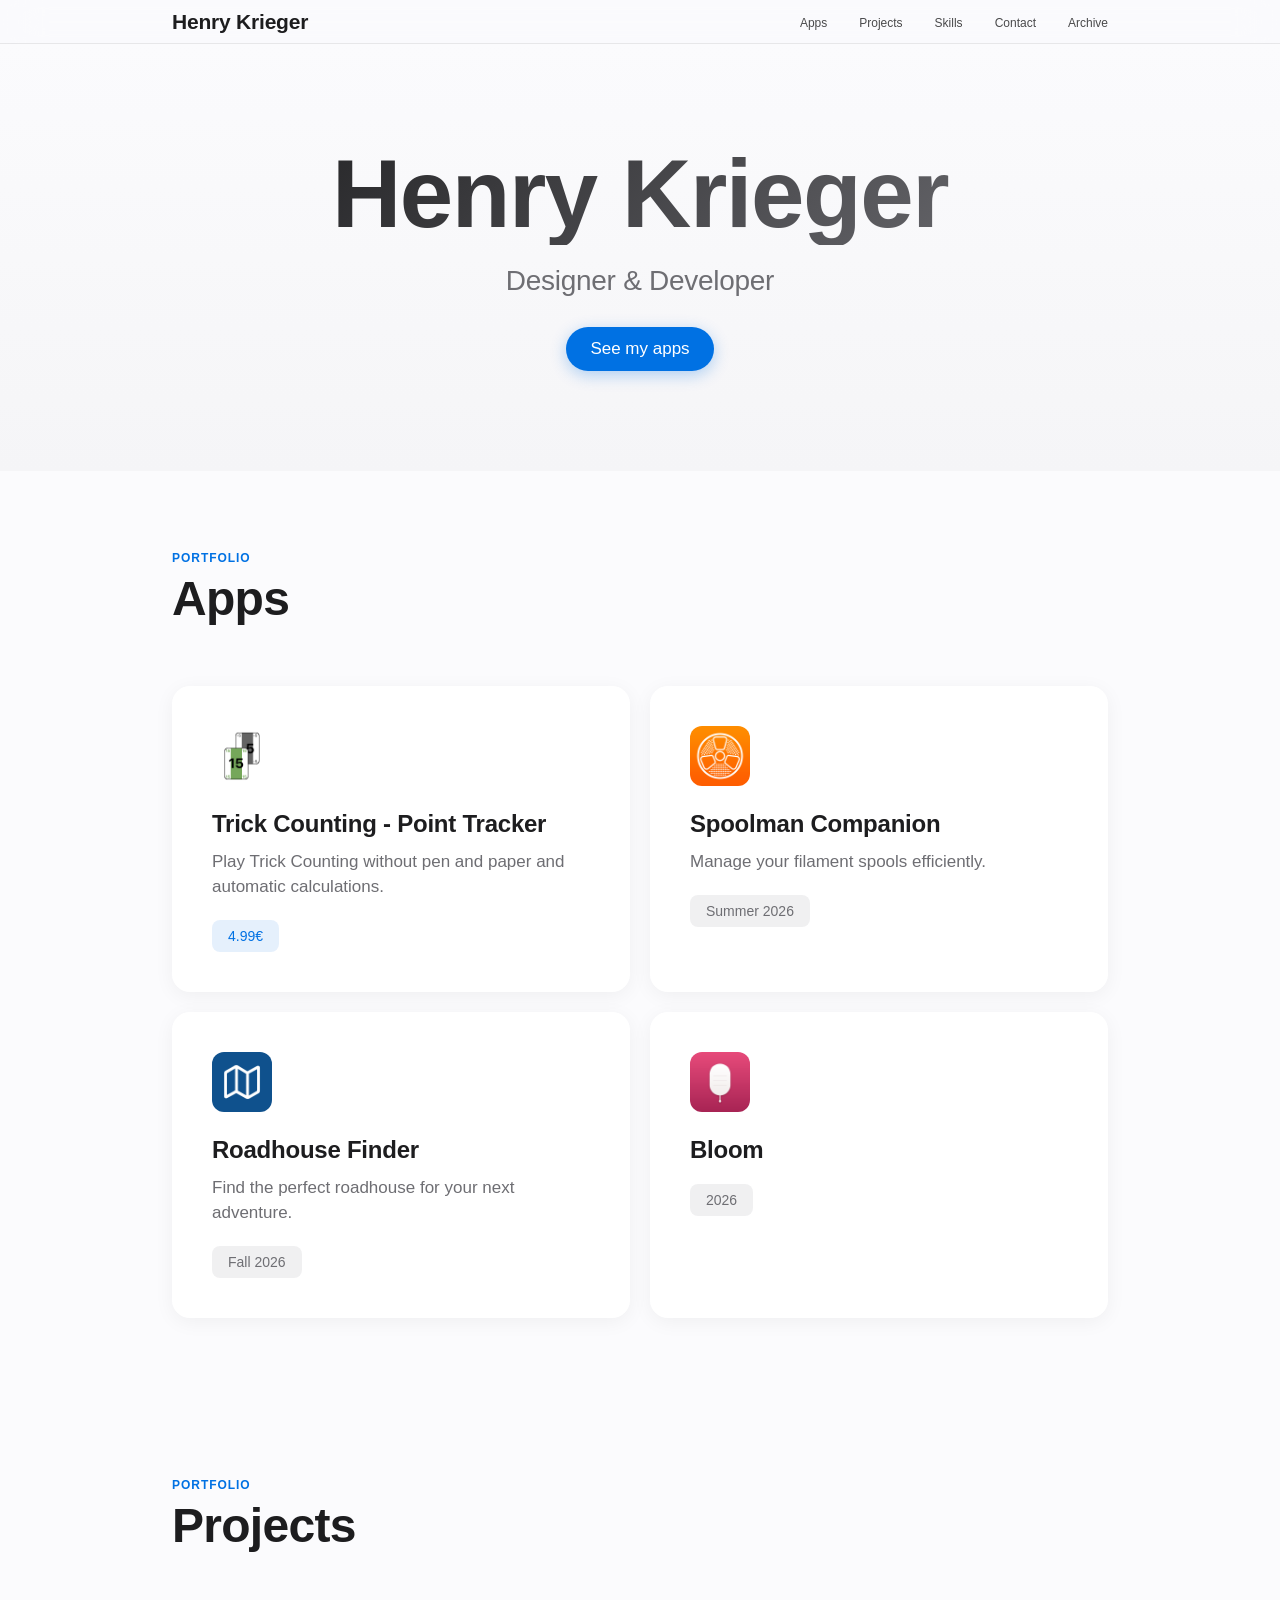
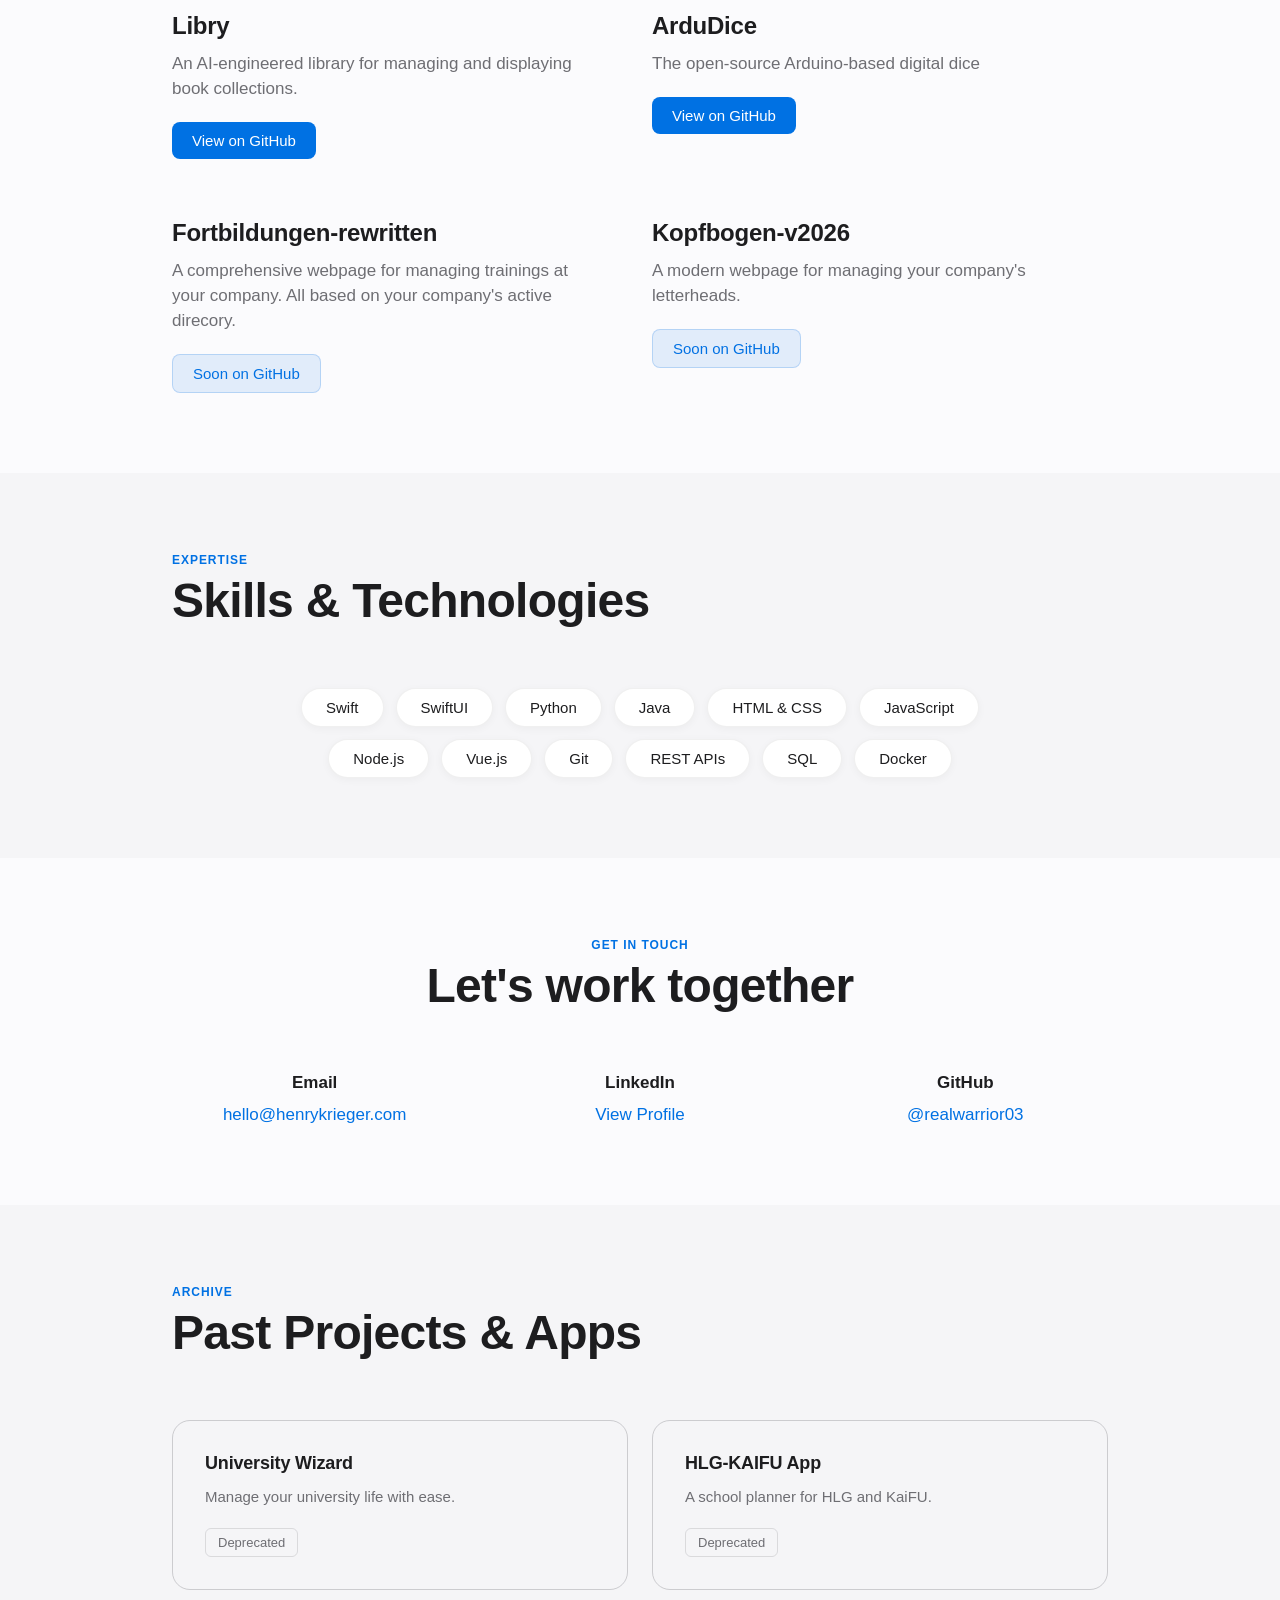
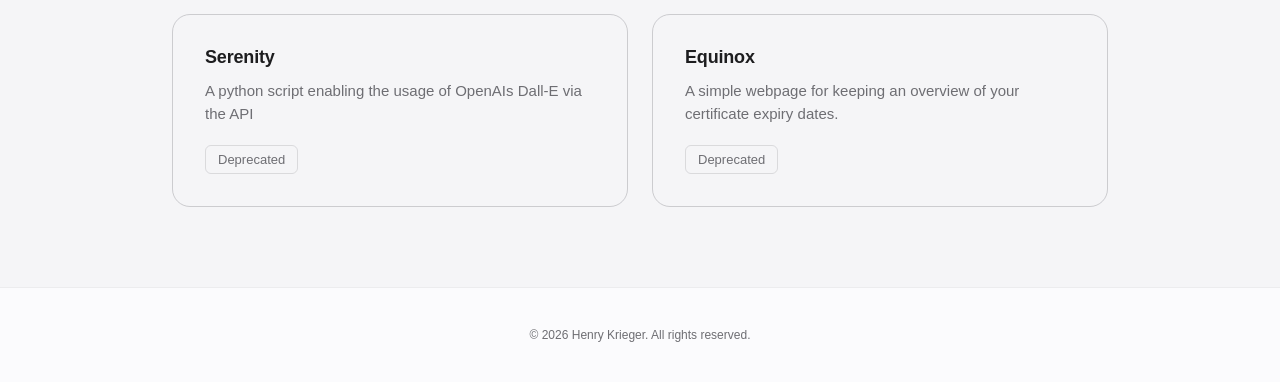
==== index.html @ 7baf898b "Update project cards with descriptions and release dates; add Bloom icon" ====
<!DOCTYPE html>
<html lang="de">
<head>
    <meta charset="UTF-8">
    <meta name="viewport" content="width=device-width, initial-scale=1.0">
    <title>Henry Krieger</title>
    <link rel="stylesheet" href="style.css">
</head>
<body>
    <nav>
        <div class="nav-content">
            <div class="nav-title">Henry Krieger</div>
            <ul class="nav-links">
                <li><a href="#apps">Apps</a></li>
                <li><a href="#projects">Projects</a></li>
                <li><a href="#skills">Skills</a></li>
                <li><a href="#contact">Contact</a></li>
                <li><a href="#archive">Archive</a></li>
            </ul>
        </div>
    </nav>

    <section class="hero">
        <div class="container">
            <h1>Henry Krieger</h1>
            <p class="hero-subtitle">Designer & Developer</p>
            <a href="#apps" class="cta-button">See my apps</a>
        </div>
    </section>

    <section id="apps">
        <div class="container">
            <div class="section-header">
                <p class="section-eyebrow">Portfolio</p>
                <h2 class="section-title">Apps</h2>
            </div>
            <div class="cards-grid">
                <div class="card fade-in">
                    <img class="card-icon" src="./media/trickcounting_icon.png">
                    <h3>Trick Counting - Point Tracker</h3>
                    <p>Play Trick Counting without pen and paper and automatic calculations.</p>
                    <a href="#" class="card-link app-status available">4.99€</a>
                </div>
                <div class="card fade-in">
                    <img class="card-icon" src="./media/spoolmancompanion_icon.png">
                    <h3>Spoolman Companion</h3>
                    <p>Manage your filament spools efficiently.</p>
                    <a href="#" class="card-link app-status coming-soon">Summer 2026</a>
                </div>
                <div class="card fade-in">
                    <img class="card-icon" src="./media/roadhousefinder_icon.png">
                    <h3>Roadhouse Finder</h3>
                    <p>Find the perfect roadhouse for your next adventure.</p>
                    <a href="#" class="card-link app-status coming-soon">Fall 2026</a>
                </div>
                <div class="card fade-in">
                    <img class="card-icon" src="./media/bloom_icon.png">
                    <h3>Bloom</h3>
                    <p></p>
                    <a href="#" class="card-link app-status coming-soon">2026</a>
                </div>
            </div>
        </div>
    </section>

    <section id="projects">
        <div class="container">
            <div class="section-header">
                <p class="section-eyebrow">Portfolio</p>
                <h2 class="section-title">Projects</h2>
            </div>
            <div class="projects-grid">
                <div class="project-item fade-in">
                    <h3>Libry</h3>
                    <p>An AI-engineered library for managing and displaying book collections.</p>
                    <a href="https://github.com/realwarrior03/henrys-library" target="_blank" class="project-link active">View on GitHub</a>
                </div>
                <div class="project-item fade-in">
                    <h3>ArduDice</h3>
                    <p>The open-source Arduino-based digital dice</p>
                    <a href="https://github.com/realwarrior03/ArduDice" target="_blank" class="project-link active">View on GitHub</a>
                </div>
                <div class="project-item fade-in">
                    <h3>Fortbildungen-rewritten</h3>
                    <p>A comprehensive webpage for managing trainings at your company. All based on your company's active direcory.</p>
                    <a href="#" class="project-link coming-soon">Soon on GitHub</a>
                </div>
                <div class="project-item fade-in">
                    <h3>Kopfbogen-v2026</h3>
                    <p>A modern webpage for managing your company's letterheads.</p>
                    <a href="#" class="project-link coming-soon">Soon on GitHub</a>
                </div>

            </div>
        </div>
    </section>

    <section id="skills">
        <div class="container">
            <div class="section-header">
                <p class="section-eyebrow">Expertise</p>
                <h2 class="section-title">Skills & Technologies</h2>
            </div>
            <div class="skills-container">
                <div class="skill-pill">Swift</div>
                <div class="skill-pill">SwiftUI</div>
                <div class="skill-pill">Python</div>
                <div class="skill-pill">Java</div>
                <div class="skill-pill">HTML & CSS</div>
                <div class="skill-pill">JavaScript</div>
                <div class="skill-pill">Node.js</div>
                <div class="skill-pill">Vue.js</div>
                <div class="skill-pill">Git</div>
                <div class="skill-pill">REST APIs</div>
                <div class="skill-pill">SQL</div>
                <div class="skill-pill">Docker</div>
            </div>
            <div class="skills-container" id="skills-container"></div>
        </div>
    </section>

    <section id="contact">
        <div class="container">
            <div class="section-header" style="text-align: center;">
                <p class="section-eyebrow">Get in touch</p>
                <h2 class="section-title">Let's work together</h2>
            </div>
            <div class="contact-grid">
                <div class="contact-item">
                    <h3>Email</h3>
                    <a href="mailto:hello@henrykrieger.com">hello@henrykrieger.com</a>
                </div>
                <div class="contact-item">
                    <h3>LinkedIn</h3>
                    <a href="https://linkedin.com/in/henrykrieger" target="_blank">View Profile</a>
                </div>
                <div class="contact-item">
                    <h3>GitHub</h3>
                    <a href="https://github.com/realwarrior03" target="_blank">@realwarrior03</a>
                </div>
            </div>
        </div>
    </section>

    <section id="archive">
        <div class="container">
            <div class="section-header">
                <p class="section-eyebrow">Archive</p>
                <h2 class="section-title">Past Projects & Apps</h2>
            </div>
            <div class="archive-grid">
                <div class="archive-item fade-in">
                    <h3>University Wizard</h3>
                    <p>Manage your university life with ease.</p>
                    <a class="archive-link deprecated">Deprecated</a>
                </div>
                <div class="archive-item fade-in">
                    <h3>HLG-KAIFU App</h3>
                    <p>A school planner for HLG and KaiFU.</p>
                    <a class="archive-link deprecated">Deprecated</a>
                </div>
                <div class="archive-item fade-in">
                    <h3>Serenity</h3>
                    <p>A python script enabling the usage of OpenAIs Dall-E via the API</p>
                    <a class="archive-link deprecated">Deprecated</a>
                </div>
                <div class="archive-item fade-in">
                    <h3>Equinox</h3>
                    <p>A simple webpage for keeping an overview of your certificate expiry dates.</p>
                    <a class="archive-link deprecated">Deprecated</a>
                </div>
            </div>
        </div>
    </section>

    <footer>
        <div class="container">
            <p>© 2026 Henry Krieger. All rights reserved.</p>
        </div>
    </footer>

    <script>
        // Smooth scroll
        document.querySelectorAll('a[href^="#"]').forEach(anchor => {
            anchor.addEventListener('click', function (e) {
                e.preventDefault();
                const target = document.querySelector(this.getAttribute('href'));
                if (target) {
                    const offsetTop = target.offsetTop - 44;
                    window.scrollTo({
                        top: offsetTop,
                        behavior: 'smooth'
                    });
                }
            });
        });

        // Intersection Observer for fade-in animations
        const observerOptions = {
            threshold: 0.1,
            rootMargin: '0px 0px -50px 0px'
        };

        const observer = new IntersectionObserver((entries) => {
            entries.forEach(entry => {
                if (entry.isIntersecting) {
                    entry.target.classList.add('visible');
                    observer.unobserve(entry.target);
                }
            });
        }, observerOptions);

        document.querySelectorAll('.fade-in').forEach(element => {
            observer.observe(element);
        });
    </script>
</body>
</html>
---- style.css ----
* {
    margin: 0;
    padding: 0;
    box-sizing: border-box;
}

:root {
    --apple-blue: #0071e3;
    --apple-text: #1d1d1f;
    --apple-text-secondary: #6e6e73;
    --apple-bg: #fbfbfd;
    --apple-card-bg: #ffffff;
}

body {
    font-family: -apple-system, BlinkMacSystemFont, "SF Pro Display", "Segoe UI", Roboto, sans-serif;
    background: var(--apple-bg);
    color: var(--apple-text);
    overflow-x: hidden;
    -webkit-font-smoothing: antialiased;
    -moz-osx-font-smoothing: grayscale;
}

/* Navigation */
nav {
    position: fixed;
    top: 0;
    width: 100%;
    height: 44px;
    background: rgba(251, 251, 253, 0.8);
    backdrop-filter: saturate(180%) blur(20px);
    border-bottom: 0.5px solid rgba(0, 0, 0, 0.08);
    z-index: 9999;
    display: flex;
    justify-content: center;
    align-items: center;
}

.nav-content {
    width: 100%;
    max-width: 980px;
    padding: 0 22px;
    display: flex;
    justify-content: space-between;
    align-items: center;
}

.nav-title {
    font-size: 21px;
    font-weight: 600;
    color: var(--apple-text);
    letter-spacing: -0.01em;
}

.nav-links {
    display: flex;
    gap: 32px;
    list-style: none;
}

.nav-links a {
    color: var(--apple-text);
    text-decoration: none;
    font-size: 12px;
    font-weight: 400;
    opacity: 0.8;
    transition: opacity 0.3s cubic-bezier(0.25, 0.1, 0.25, 1);
}

.nav-links a:hover {
    opacity: 1;
}

/* Hero Section */
.hero {
    margin-top: 44px;
    padding: 100px 0;
    text-align: center;
    background: linear-gradient(180deg, var(--apple-bg) 0%, #f5f5f7 100%);
}

.hero h1 {
    font-size: clamp(48px, 8vw, 96px);
    font-weight: 700;
    letter-spacing: -0.015em;
    line-height: 1.05;
    margin-bottom: 20px;
    background: linear-gradient(135deg, #1d1d1f 0%, #6e6e73 100%);
    -webkit-background-clip: text;
    -webkit-text-fill-color: transparent;
    background-clip: text;
}

.hero-subtitle {
    font-size: clamp(21px, 3vw, 28px);
    font-weight: 400;
    color: var(--apple-text-secondary);
    margin-bottom: 30px;
    letter-spacing: -0.01em;
}

/* Container */
.container {
    max-width: 980px;
    margin: 0 auto;
    padding: 0 22px;
}

/* Section */
section {
    padding: 80px 0;
}

.section-header {
    margin-bottom: 60px;
}

.section-eyebrow {
    font-size: 12px;
    font-weight: 600;
    letter-spacing: 0.08em;
    text-transform: uppercase;
    color: var(--apple-blue);
    margin-bottom: 8px;
}

.section-title {
    font-size: clamp(32px, 5vw, 48px);
    font-weight: 700;
    letter-spacing: -0.015em;
    line-height: 1.1;
    color: var(--apple-text);
}

/* Cards Grid */
.cards-grid {
    display: grid;
    grid-template-columns: repeat(auto-fit, minmax(300px, 1fr));
    gap: 20px;
}

.card {
    background: var(--apple-card-bg);
    border-radius: 18px;
    padding: 40px;
    box-shadow: 0 4px 20px rgba(0, 0, 0, 0.05);
    transition: all 0.3s cubic-bezier(0.25, 0.1, 0.25, 1);
    position: relative;
    overflow: hidden;
}

.card::before {
    content: '';
    position: absolute;
    top: 0;
    left: 0;
    right: 0;
    height: 4px;
    background: linear-gradient(90deg, var(--apple-blue), #06c);
    transform: scaleX(0);
    transform-origin: left;
    transition: transform 0.3s cubic-bezier(0.25, 0.1, 0.25, 1);
}

.card:hover::before {
    transform: scaleX(1);
}

.card:hover {
    transform: translateY(-8px);
    box-shadow: 0 12px 40px rgba(0, 0, 0, 0.12);
}

.card-icon {
    width: 60px;
    height: 60px;
    border-radius: 12px;
    /* background: linear-gradient(135deg, var(--apple-blue), #06c); */
    display: flex;
    align-items: center;
    justify-content: center;
    font-size: 28px;
    font-weight: 700;
    color: white;
    margin-bottom: 24px;
}

.card h3 {
    font-size: 24px;
    font-weight: 600;
    letter-spacing: -0.01em;
    margin-bottom: 12px;
    color: var(--apple-text);
}

.card p {
    font-size: 17px;
    line-height: 1.47;
    color: var(--apple-text-secondary);
    margin-bottom: 20px;
}

.card-link {
    display: inline-flex;
    align-items: center;
    gap: 6px;
    color: var(--apple-blue);
    text-decoration: none;
    font-size: 17px;
    font-weight: 400;
    transition: gap 0.3s cubic-bezier(0.25, 0.1, 0.25, 1);
}

.card-link:hover {
    gap: 10px;
}

/* App Status Styles */
.app-status {
    display: inline-flex;
    align-items: center;
    gap: 6px;
    padding: 8px 16px;
    border-radius: 8px;
    font-size: 14px;
    font-weight: 500;
    transition: all 0.3s cubic-bezier(0.25, 0.1, 0.25, 1);
}

.app-status.available {
    background: rgba(0, 113, 227, 0.1);
    color: var(--apple-blue);
}

.app-status.available:hover {
    background: rgba(0, 113, 227, 0.15);
}

.app-status.coming-soon, .app-status.deprecated {
    background: rgba(110, 110, 115, 0.1);
    color: var(--apple-text-secondary);
}

.app-status.coming-soon:hover, .app-status.deprecated:hover {
    background: rgba(110, 110, 115, 0.15);
}

.app-status.free {
    background: rgba(52, 168, 83, 0.1);
    color: #22c55e;
}

.app-status.free:hover {
    background: rgba(52, 168, 83, 0.15);
}

/* Projects Grid */
.projects-grid {
    display: grid;
    grid-template-columns: repeat(2, 1fr);
    gap: 60px;
    max-width: 900px;
}

.project-item h3 {
    font-size: 24px;
    font-weight: 600;
    letter-spacing: -0.01em;
    margin-bottom: 12px;
    color: var(--apple-text);
}

.project-item p {
    font-size: 17px;
    line-height: 1.47;
    color: var(--apple-text-secondary);
    margin-bottom: 20px;
}

.project-link {
    display: inline-block;
    padding: 10px 20px;
    background: var(--apple-blue);
    color: white;
    text-decoration: none;
    border-radius: 8px;
    font-size: 15px;
    font-weight: 500;
    transition: all 0.3s cubic-bezier(0.25, 0.1, 0.25, 1);
}

.project-link.coming-soon {
    background: rgba(0, 113, 227, 0.1);
    color: var(--apple-blue);
    border: 1px solid rgba(0, 113, 227, 0.2);
}

.project-link.coming-soon:hover {
    background: rgba(0, 113, 227, 0.15);
    border-color: rgba(0, 113, 227, 0.3);
}

.project-link.active {
    background: var(--apple-blue);
    color: white;
}

.project-link.active:hover {
    background: #0077ed;
    transform: translateY(-2px);
}

.project-link.deprecated {
    background: rgba(110, 110, 115, 0.1);
    color: var(--apple-text-secondary);
    border: 1px solid rgba(110, 110, 115, 0.2);
}

.project-link.deprecated:hover {
    background: rgba(110, 110, 115, 0.15);
    border-color: rgba(110, 110, 115, 0.3);
}

/* Skills Pills */
.skills-container {
    display: flex;
    flex-wrap: wrap;
    gap: 12px;
    justify-content: center;
    max-width: 700px;
    margin: 0 auto;
}

.skill-pill {
    padding: 10px 24px;
    background: var(--apple-card-bg);
    border-radius: 20px;
    font-size: 15px;
    font-weight: 500;
    color: var(--apple-text);
    box-shadow: 0 2px 8px rgba(0, 0, 0, 0.04);
    transition: all 0.3s cubic-bezier(0.25, 0.1, 0.25, 1);
    border: 1px solid rgba(0, 0, 0, 0.06);
}

.skill-pill:hover {
    transform: translateY(-4px);
    background: linear-gradient(135deg, rgba(0, 113, 227, 0.08), rgba(0, 113, 227, 0.04));
    box-shadow: 0 8px 24px rgba(0, 113, 227, 0.12);
    border-color: rgba(0, 113, 227, 0.15);
    color: var(--apple-text);
}

/* Contact Section */
.contact-grid {
    display: grid;
    grid-template-columns: repeat(auto-fit, minmax(250px, 1fr));
    gap: 40px;
    text-align: center;
}

.contact-item h3 {
    font-size: 17px;
    font-weight: 600;
    color: var(--apple-text);
    margin-bottom: 12px;
}

.contact-item a {
    color: var(--apple-blue);
    text-decoration: none;
    font-size: 17px;
    transition: opacity 0.3s ease;
}

.contact-item a:hover {
    opacity: 0.7;
}

/* Archive Section */
.archive-grid {
    display: grid;
    grid-template-columns: repeat(auto-fit, minmax(300px, 1fr));
    gap: 24px;
}

.archive-item {
    background: transparent;
    border: 1.5px solid rgba(110, 110, 115, 0.3);
    border-radius: 18px;
    padding: 32px;
    transition: all 0.3s cubic-bezier(0.25, 0.1, 0.25, 1);
    position: relative;
    overflow: hidden;
}

.archive-item:hover {
    border-color: rgba(110, 110, 115, 0.6);
    background: rgba(110, 110, 115, 0.02);
    transform: translateY(-4px);
}

.archive-item h3 {
    font-size: 18px;
    font-weight: 600;
    letter-spacing: -0.01em;
    margin-bottom: 12px;
    color: var(--apple-text);
}

.archive-item p {
    font-size: 15px;
    line-height: 1.5;
    color: var(--apple-text-secondary);
    margin-bottom: 20px;
}

.archive-link {
    display: inline-flex;
    align-items: center;
    gap: 6px;
    padding: 6px 12px;
    background: transparent;
    color: var(--apple-text-secondary);
    text-decoration: none;
    border-radius: 6px;
    font-size: 13px;
    font-weight: 500;
    border: 1px solid rgba(110, 110, 115, 0.2);
    transition: all 0.3s cubic-bezier(0.25, 0.1, 0.25, 1);
}

.archive-link:hover {
    background: rgba(110, 110, 115, 0.08);
    border-color: rgba(110, 110, 115, 0.35);
    color: var(--apple-text);
}

.archive-link.deprecated {
    background: transparent;
    color: var(--apple-text-secondary);
    border: 1px solid rgba(110, 110, 115, 0.2);
}

.archive-link.deprecated:hover {
    background: rgba(110, 110, 115, 0.08);
    border-color: rgba(110, 110, 115, 0.35);
}

/* Footer */
footer {
    padding: 40px 0;
    border-top: 1px solid rgba(0, 0, 0, 0.06);
    text-align: center;
}

footer p {
    font-size: 12px;
    color: var(--apple-text-secondary);
}

/* CTA Button */
.cta-button {
    display: inline-block;
    padding: 12px 24px;
    background: var(--apple-blue);
    color: white;
    text-decoration: none;
    border-radius: 980px;
    font-size: 17px;
    font-weight: 400;
    transition: all 0.3s cubic-bezier(0.25, 0.1, 0.25, 1);
    box-shadow: 0 4px 16px rgba(0, 113, 227, 0.3);
}

.cta-button:hover {
    background: #0077ed;
    transform: scale(1.02);
    box-shadow: 0 6px 24px rgba(0, 113, 227, 0.4);
}

/* Responsive */
@media (max-width: 768px) {
    .nav-links {
        display: none;
    }

    .hero {
        padding: 60px 0;
    }

    section {
        padding: 60px 0;
    }

    .card {
        padding: 32px;
    }

    .cards-grid {
        grid-template-columns: 1fr;
    }

    .projects-grid {
        grid-template-columns: 1fr;
        gap: 40px;
    }
}

/* Fade in animation */
.fade-in {
    opacity: 0;
    transform: translateY(30px);
}

.fade-in.visible {
    animation: fadeInUp 0.6s cubic-bezier(0.25, 0.1, 0.25, 1) forwards;
}

@keyframes fadeInUp {
    from {
        opacity: 0;
        transform: translateY(30px);
    }
    to {
        opacity: 1;
        transform: translateY(0);
    }
}

.fade-in {
    animation: fadeInUp 0.8s cubic-bezier(0.25, 0.1, 0.25, 1) forwards;
    opacity: 0;
}

.fade-in:nth-child(1) { animation-delay: 0.1s; }
.fade-in:nth-child(2) { animation-delay: 0.2s; }
.fade-in:nth-child(3) { animation-delay: 0.3s; }
.fade-in:nth-child(4) { animation-delay: 0.4s; }

#skills, #archive {
    background: #f5f5f7;
}
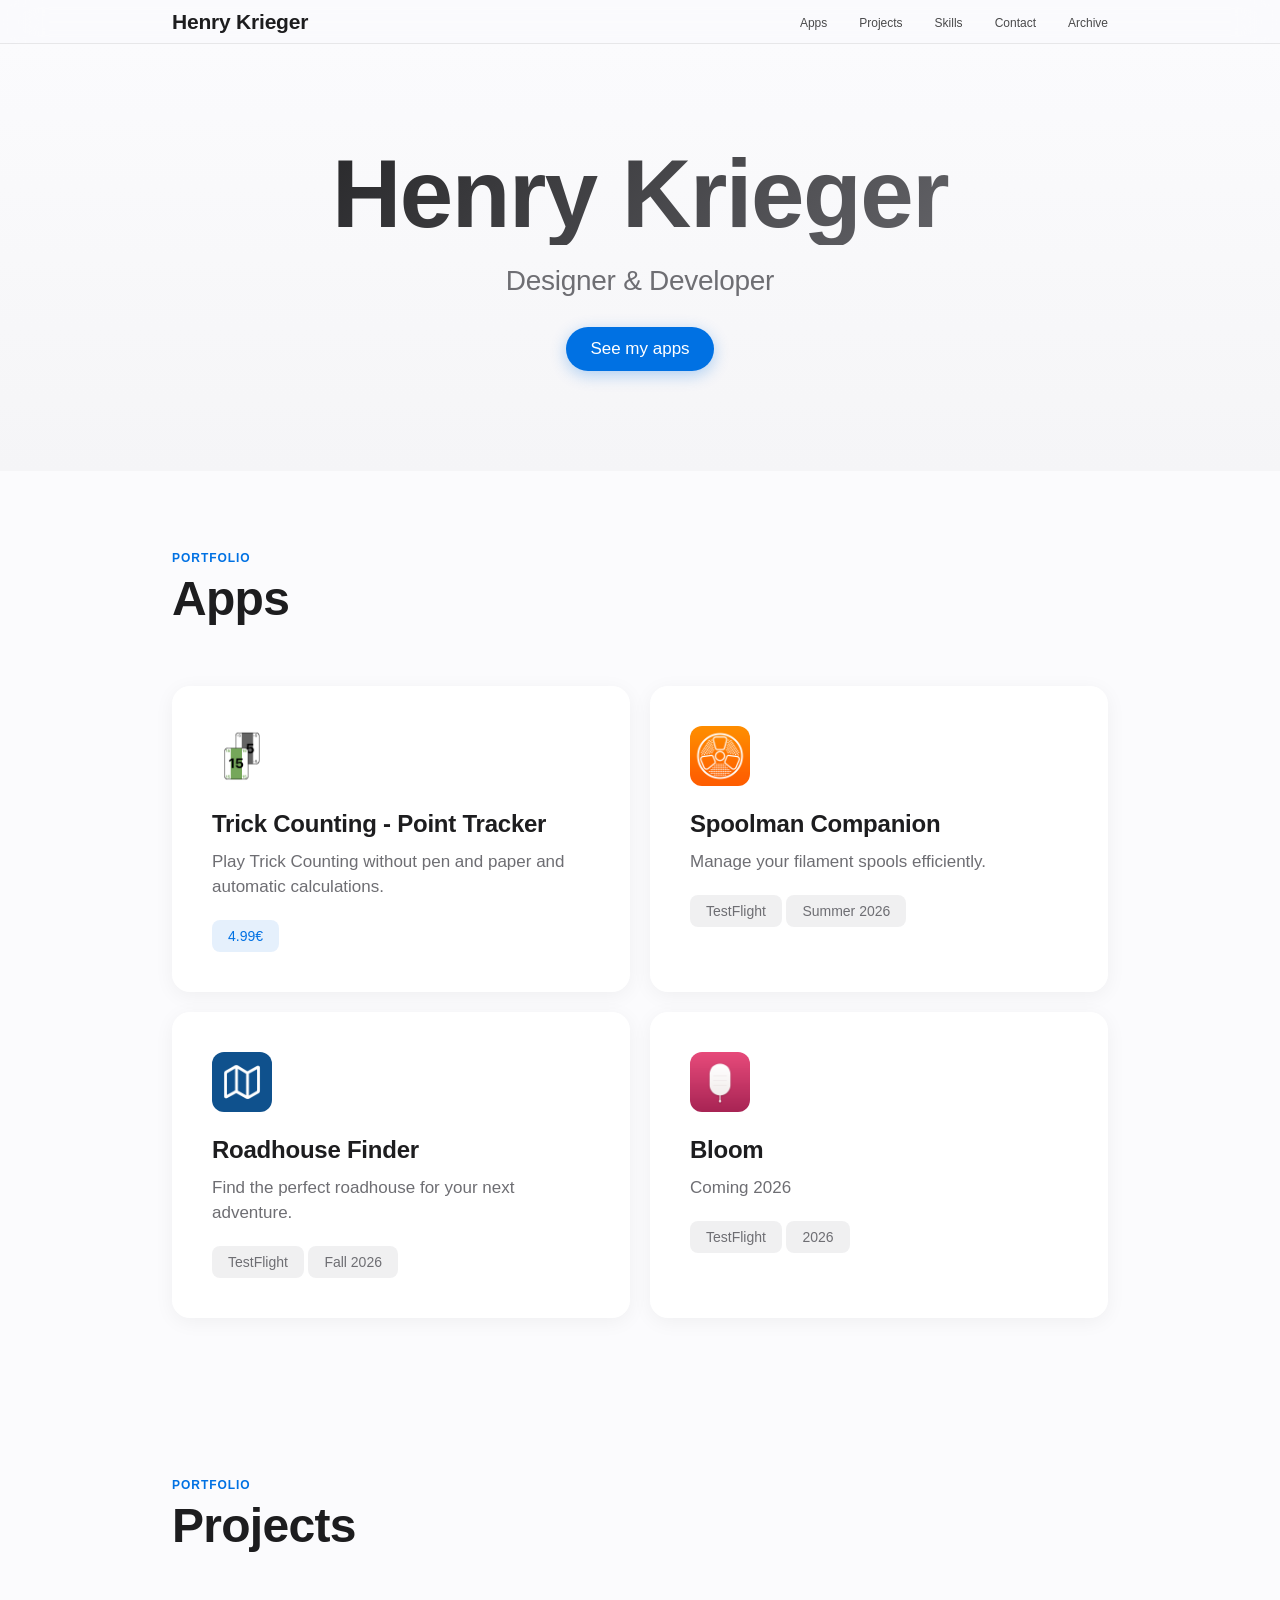
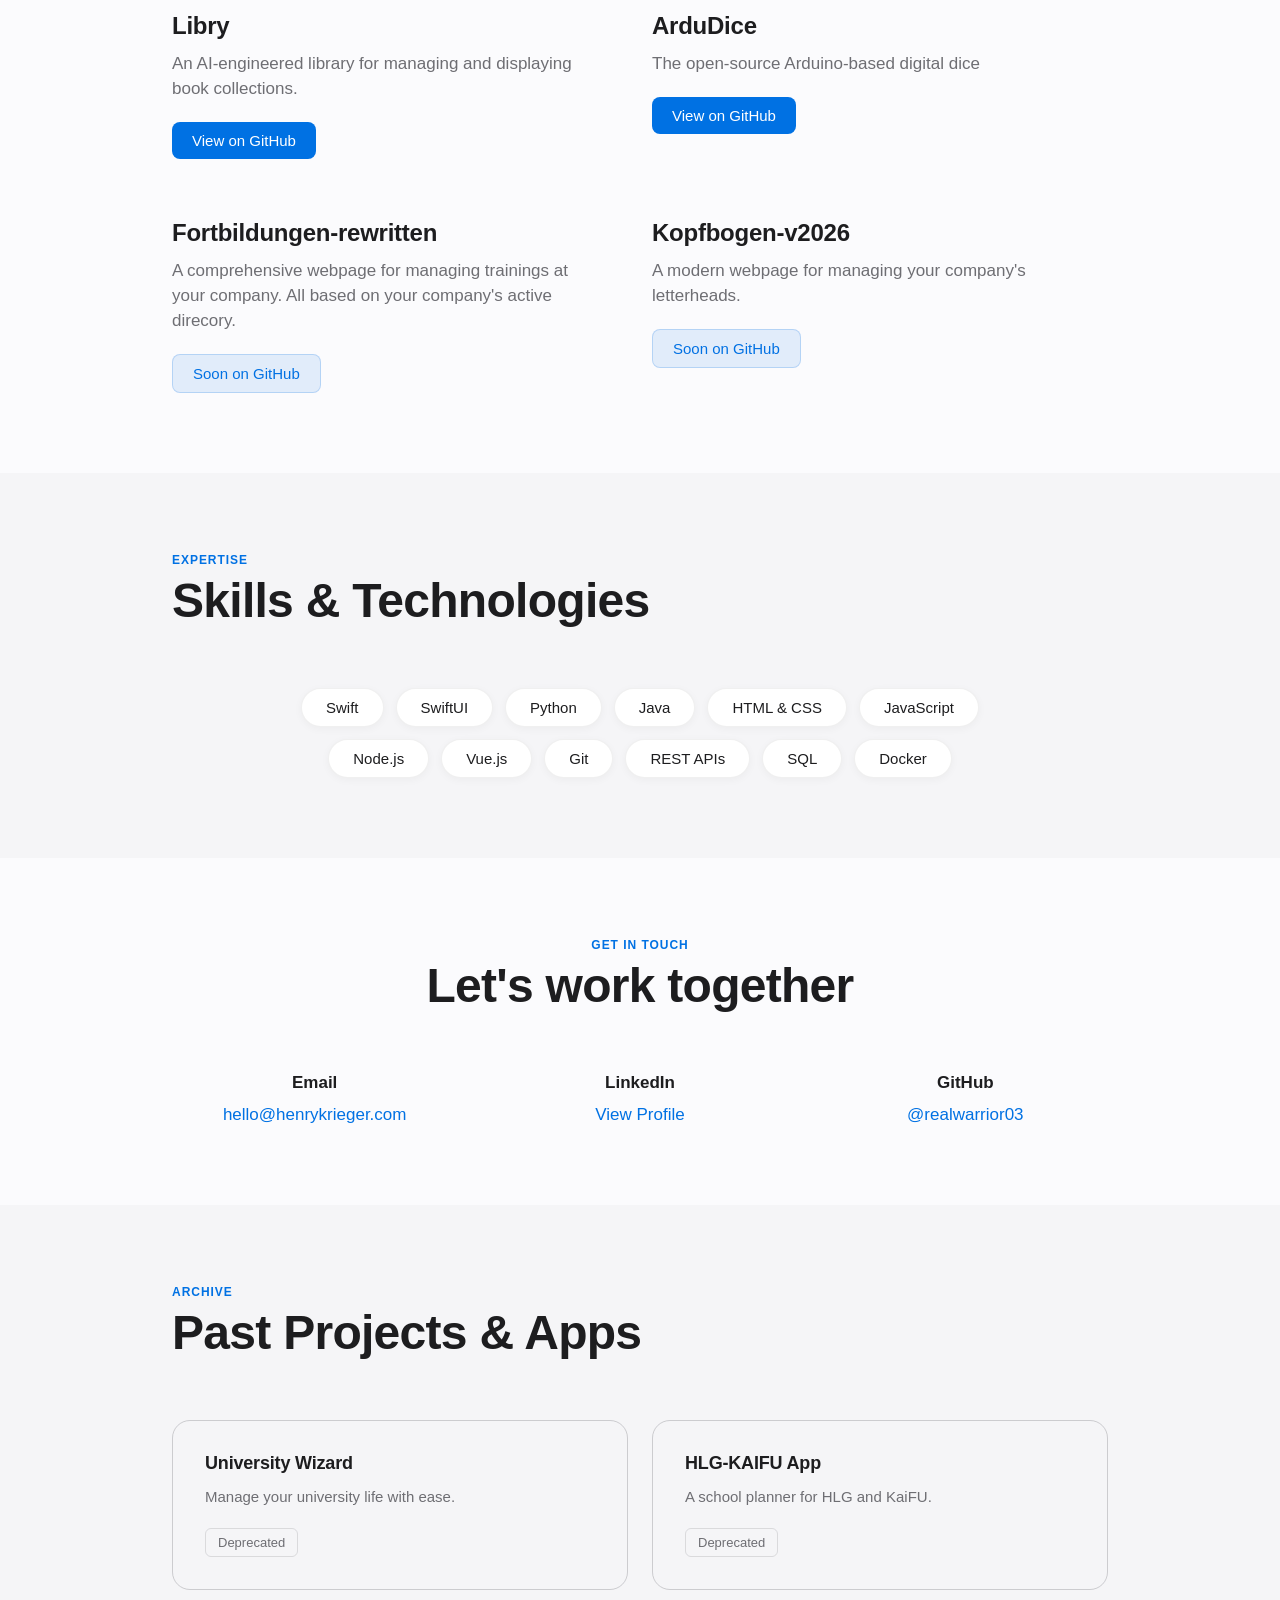
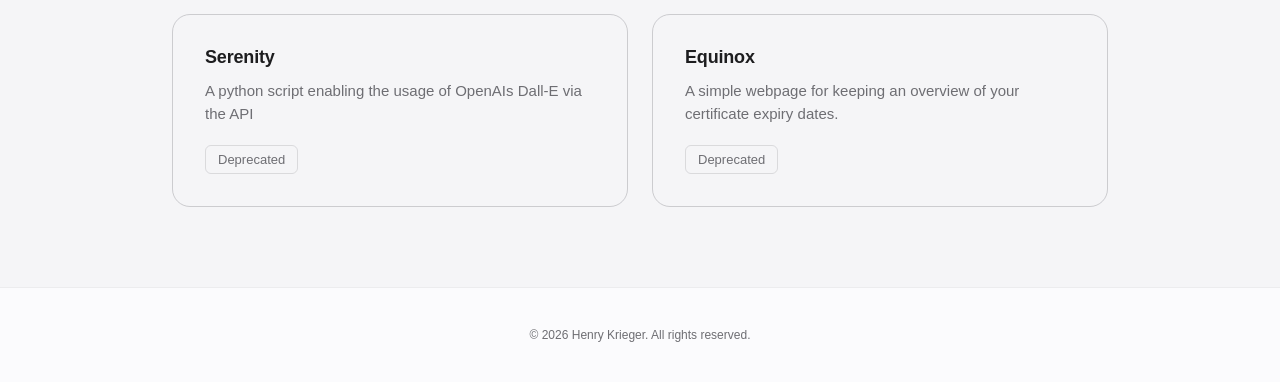
==== commit 1e41c57b: "Update project cards with links and release information; add TestFlight options" ====
--- a/index.html
+++ b/index.html
@@ -39,24 +39,27 @@
                     <img class="card-icon" src="./media/trickcounting_icon.png">
                     <h3>Trick Counting - Point Tracker</h3>
                     <p>Play Trick Counting without pen and paper and automatic calculations.</p>
-                    <a href="#" class="card-link app-status available">4.99€</a>
+                    <a href="https://apps.apple.com/de/app/trick-counting-point-tracker/id1604458593?l=en-GB" class="card-link app-status available">4.99€</a>
                 </div>
                 <div class="card fade-in">
                     <img class="card-icon" src="./media/spoolmancompanion_icon.png">
                     <h3>Spoolman Companion</h3>
                     <p>Manage your filament spools efficiently.</p>
+                    <a href="https://testflight.apple.com/join/hHv7GQmv" class="card-link app-status coming-soon">TestFlight</a>
                     <a href="#" class="card-link app-status coming-soon">Summer 2026</a>
                 </div>
                 <div class="card fade-in">
                     <img class="card-icon" src="./media/roadhousefinder_icon.png">
                     <h3>Roadhouse Finder</h3>
                     <p>Find the perfect roadhouse for your next adventure.</p>
+                    <a href="https://testflight.apple.com/join/pAKDeSSI" class="card-link app-status coming-soon">TestFlight</a>
                     <a href="#" class="card-link app-status coming-soon">Fall 2026</a>
                 </div>
                 <div class="card fade-in">
                     <img class="card-icon" src="./media/bloom_icon.png">
                     <h3>Bloom</h3>
-                    <p></p>
+                    <p>Coming 2026</p>
+                    <a href="https://testflight.apple.com/join/H6pnygnQ" class="card-link app-status coming-soon">TestFlight</a>
                     <a href="#" class="card-link app-status coming-soon">2026</a>
                 </div>
             </div>
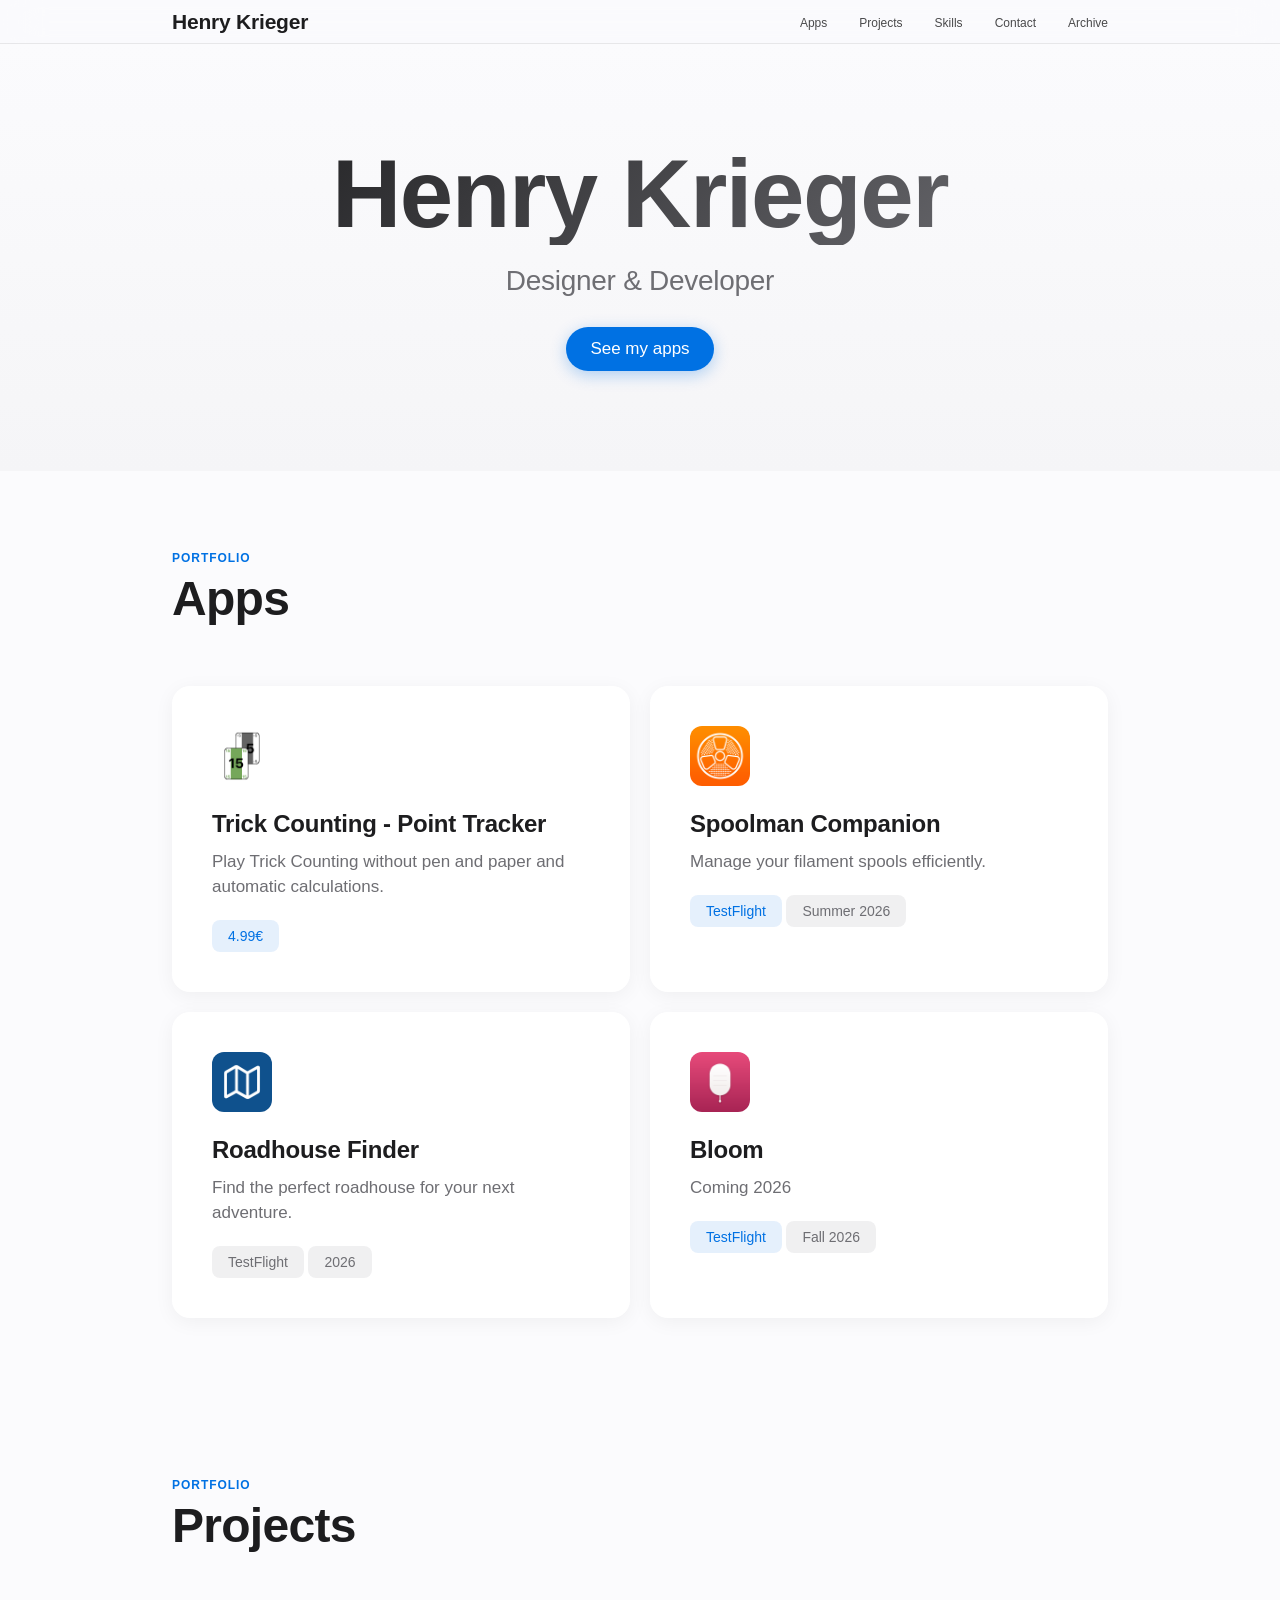
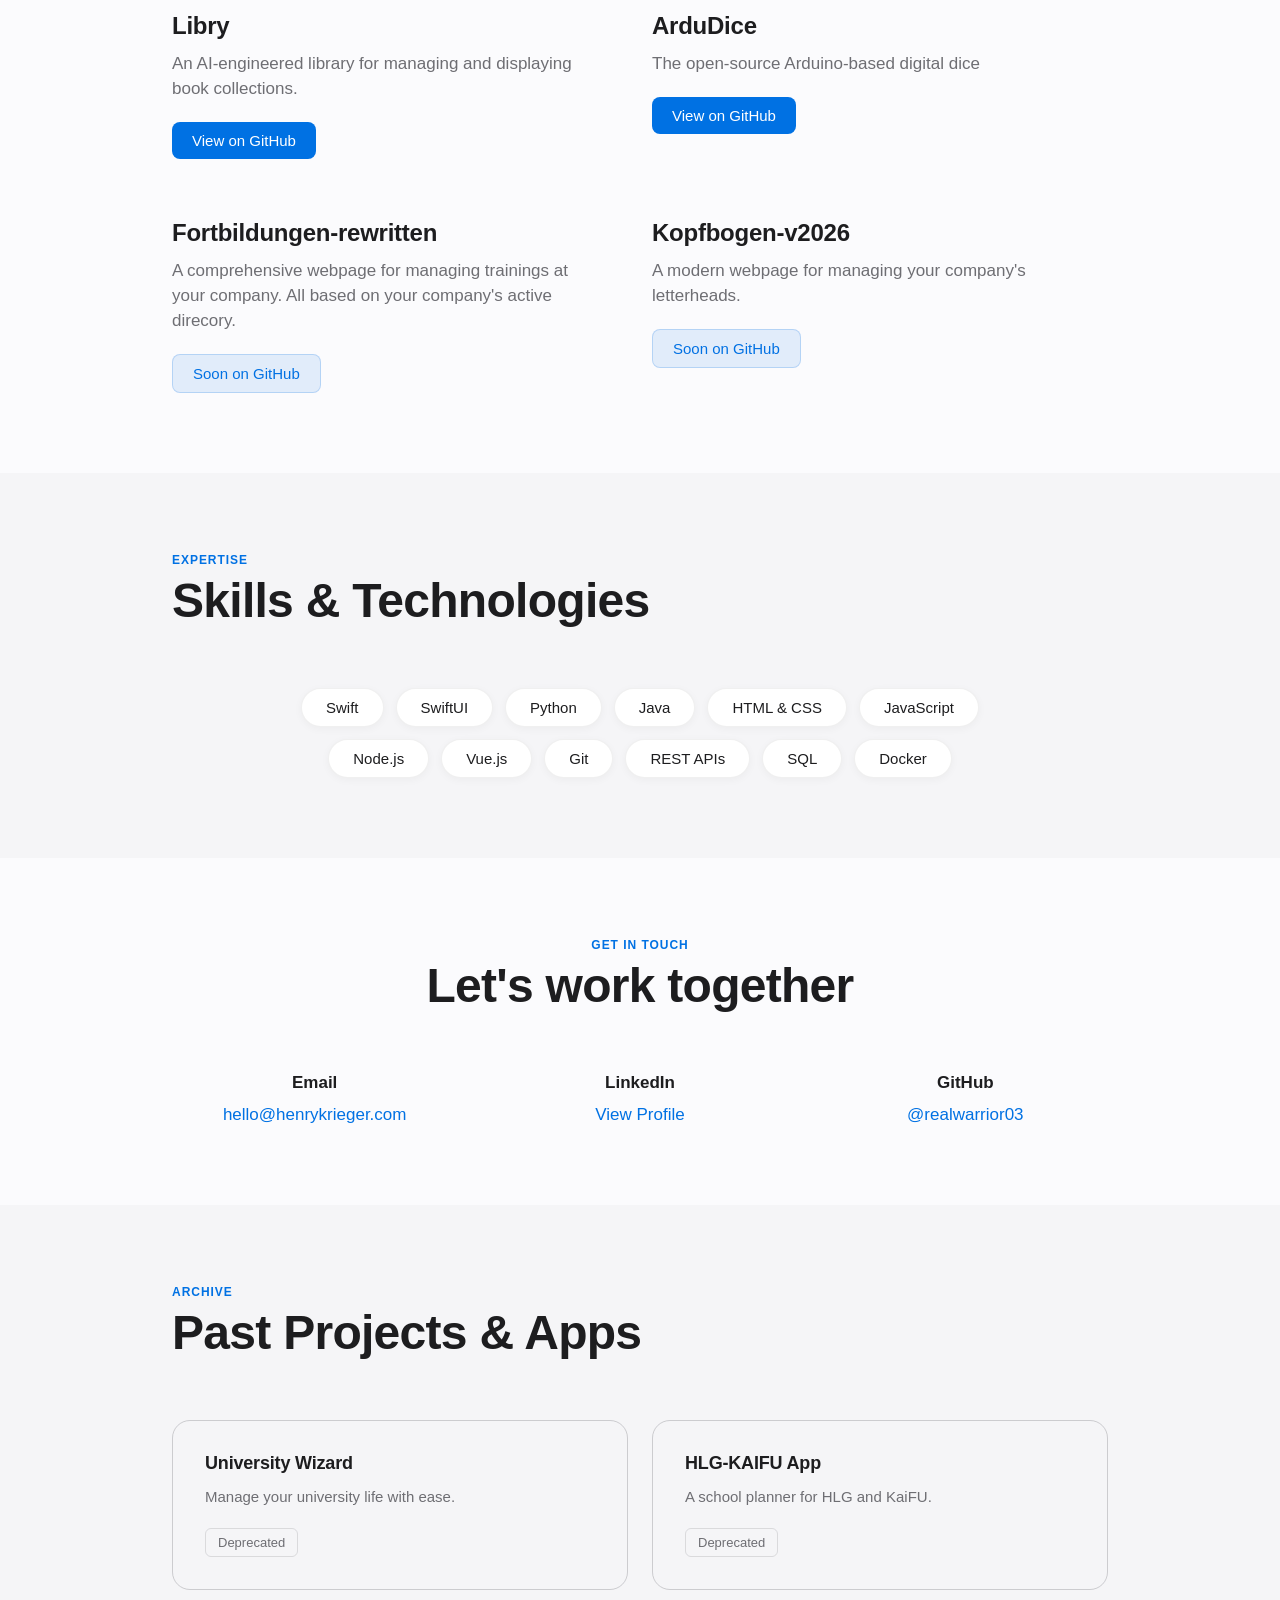
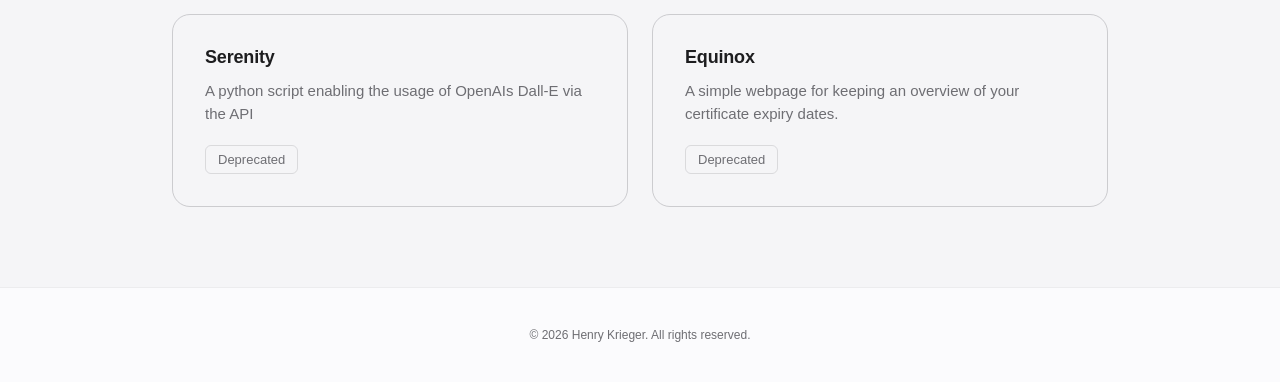
==== commit 4be81217: "Update project cards to reflect app availability status and release dates" ====
--- a/index.html
+++ b/index.html
@@ -45,7 +45,7 @@
                     <img class="card-icon" src="./media/spoolmancompanion_icon.png">
                     <h3>Spoolman Companion</h3>
                     <p>Manage your filament spools efficiently.</p>
-                    <a href="https://testflight.apple.com/join/hHv7GQmv" class="card-link app-status coming-soon">TestFlight</a>
+                    <a href="https://testflight.apple.com/join/hHv7GQmv" class="card-link app-status available">TestFlight</a>
                     <a href="#" class="card-link app-status coming-soon">Summer 2026</a>
                 </div>
                 <div class="card fade-in">
@@ -53,14 +53,14 @@
                     <h3>Roadhouse Finder</h3>
                     <p>Find the perfect roadhouse for your next adventure.</p>
                     <a href="https://testflight.apple.com/join/pAKDeSSI" class="card-link app-status coming-soon">TestFlight</a>
-                    <a href="#" class="card-link app-status coming-soon">Fall 2026</a>
+                    <a href="#" class="card-link app-status coming-soon">2026</a>
                 </div>
                 <div class="card fade-in">
                     <img class="card-icon" src="./media/bloom_icon.png">
                     <h3>Bloom</h3>
                     <p>Coming 2026</p>
-                    <a href="https://testflight.apple.com/join/H6pnygnQ" class="card-link app-status coming-soon">TestFlight</a>
-                    <a href="#" class="card-link app-status coming-soon">2026</a>
+                    <a href="https://testflight.apple.com/join/H6pnygnQ" class="card-link app-status available">TestFlight</a>
+                    <a href="#" class="card-link app-status coming-soon">Fall 2026</a>
                 </div>
             </div>
         </div>
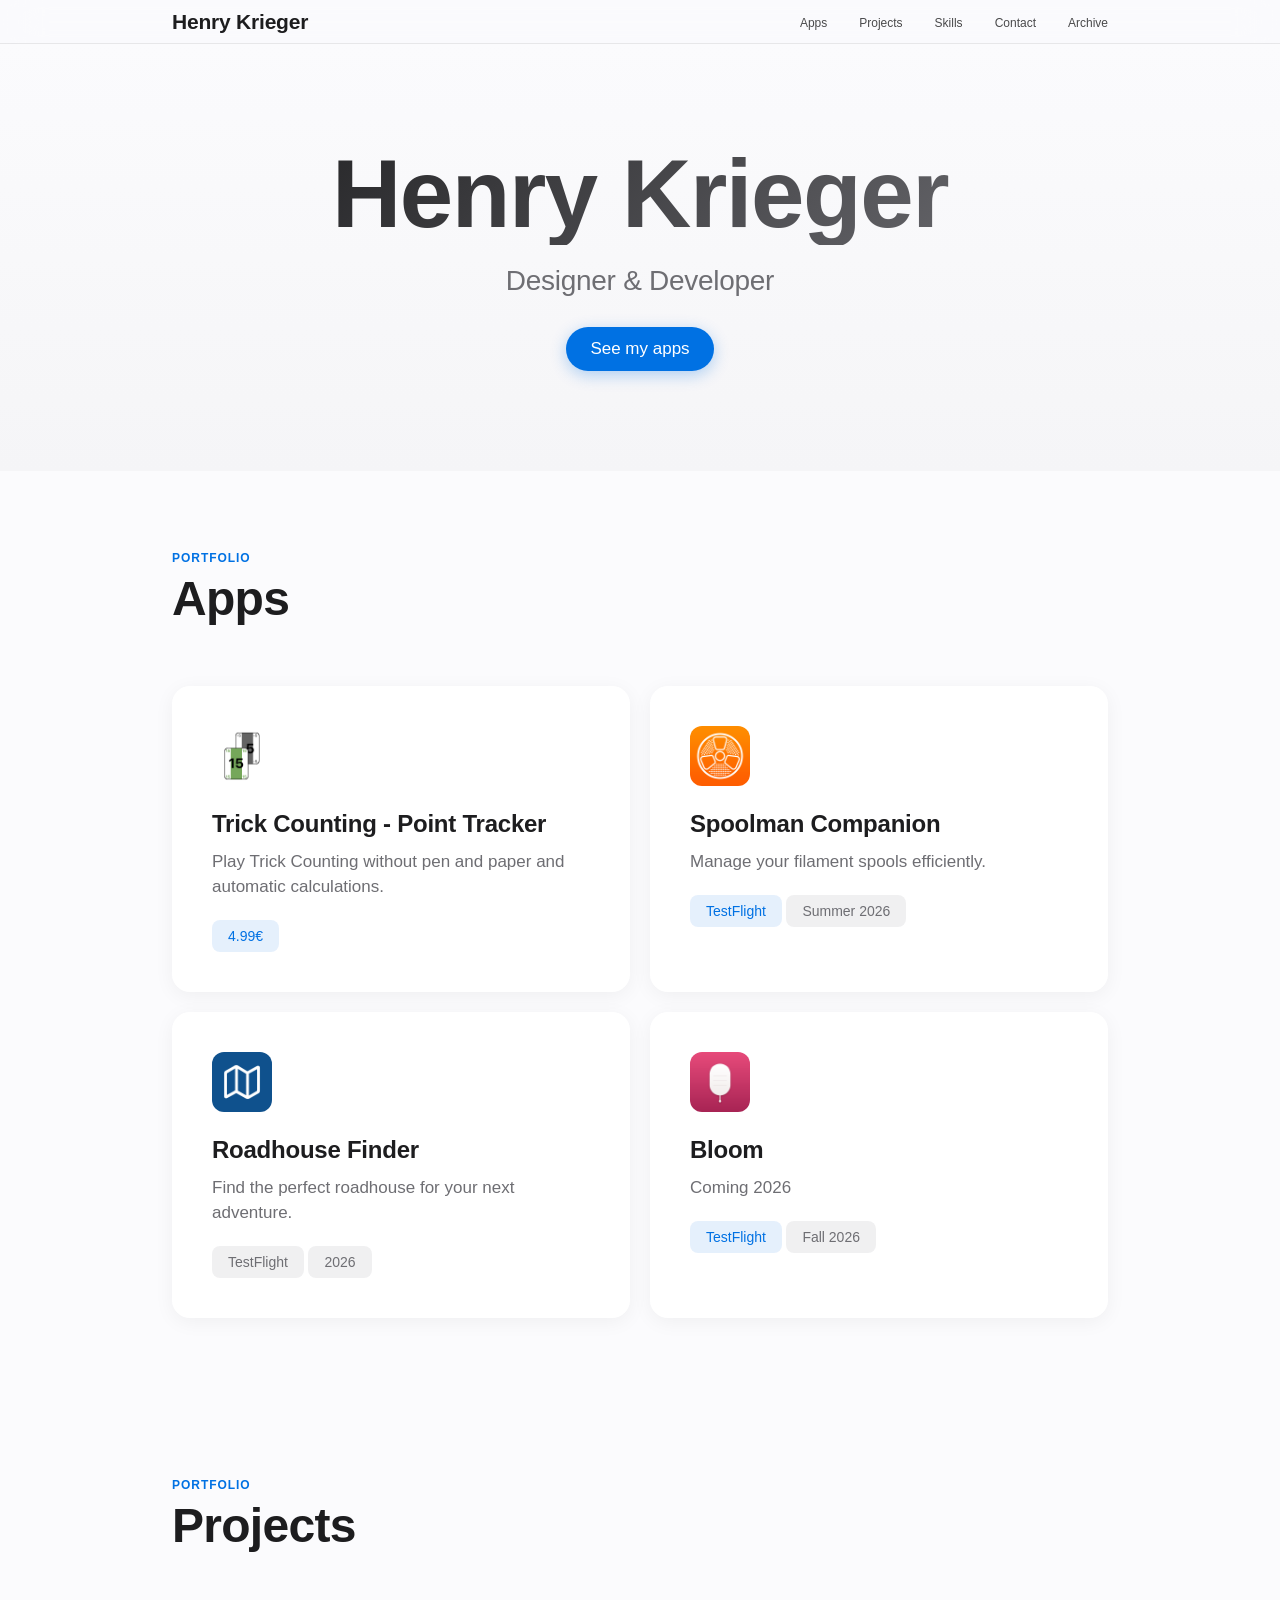
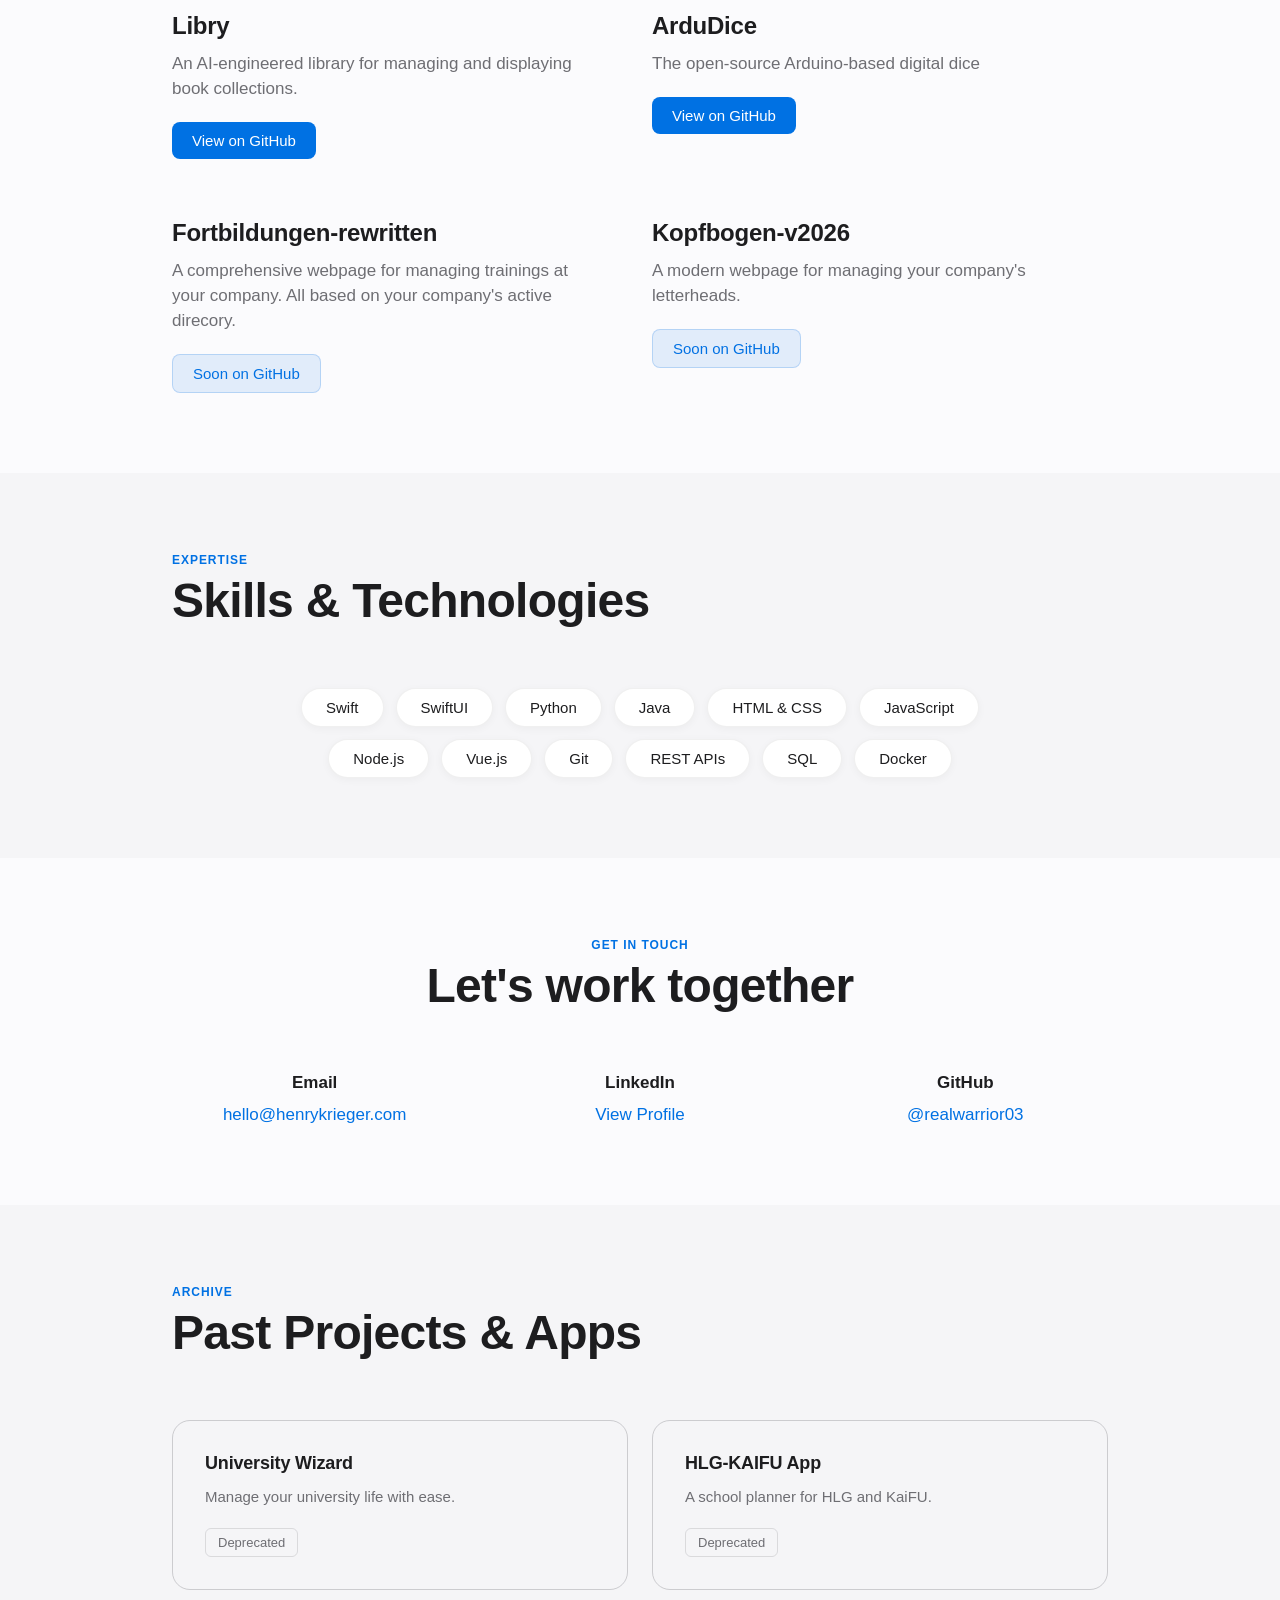
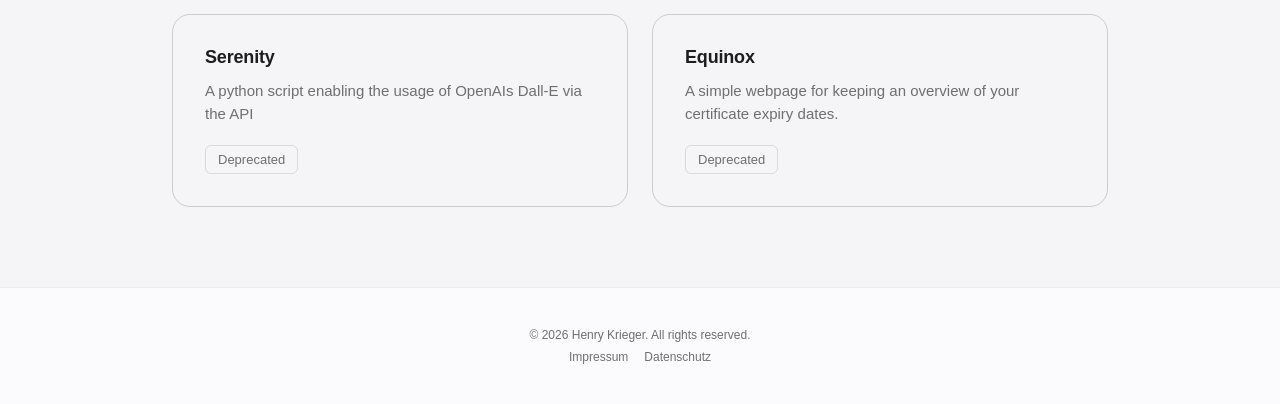
==== commit 7c4d9dd6: "Add Impressum and Datenschutzerklärung for legal compliance Adds legally required pages per TMG § 5 " ====
--- a/index.html
+++ b/index.html
@@ -179,6 +179,10 @@
     <footer>
         <div class="container">
             <p>© 2026 Henry Krieger. All rights reserved.</p>
+            <div class="footer-links">
+                <a href="./impressum.html">Impressum</a>
+                <a href="./datenschutz.html">Datenschutz</a>
+            </div>
         </div>
     </footer>
 
--- a/style.css
+++ b/style.css
@@ -459,6 +459,71 @@
     color: var(--apple-text-secondary);
 }
 
+.footer-links {
+    margin-top: 8px;
+    display: flex;
+    justify-content: center;
+    gap: 16px;
+}
+
+.footer-links a {
+    font-size: 12px;
+    color: var(--apple-text-secondary);
+    text-decoration: none;
+}
+
+.footer-links a:hover {
+    color: var(--apple-blue);
+}
+
+/* Legal pages */
+.legal-section {
+    padding: 80px 0 60px;
+}
+
+.legal-content {
+    max-width: 720px;
+    margin: 0 auto;
+}
+
+.legal-content h1 {
+    font-size: 36px;
+    font-weight: 700;
+    margin-bottom: 40px;
+}
+
+.legal-content h2 {
+    font-size: 17px;
+    font-weight: 600;
+    margin-top: 32px;
+    margin-bottom: 8px;
+}
+
+.legal-content p,
+.legal-content ul {
+    font-size: 15px;
+    line-height: 1.65;
+    color: var(--apple-text-secondary);
+}
+
+.legal-content ul {
+    padding-left: 20px;
+    margin: 8px 0;
+}
+
+.legal-content li {
+    margin-bottom: 4px;
+}
+
+.legal-content a {
+    color: var(--apple-blue);
+    text-decoration: none;
+}
+
+.legal-content a:hover {
+    text-decoration: underline;
+}
+
 /* CTA Button */
 .cta-button {
     display: inline-block;
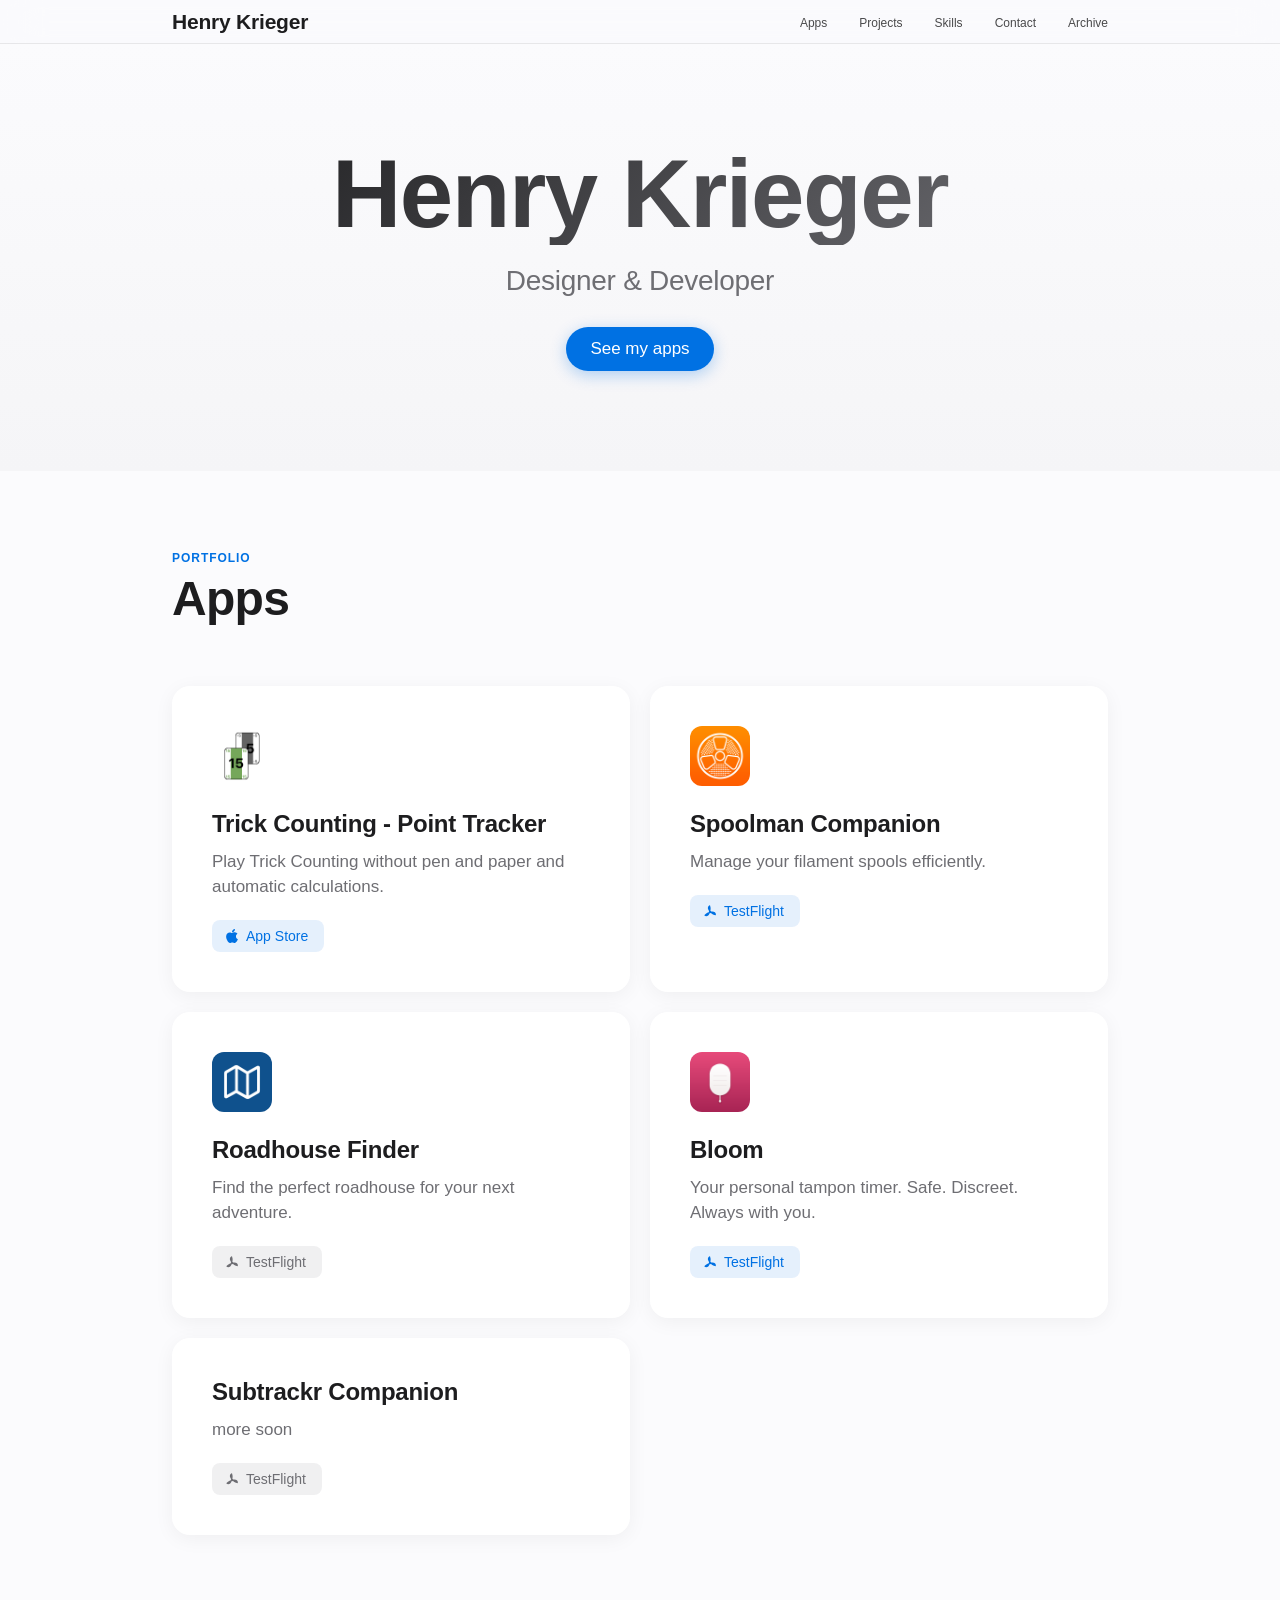
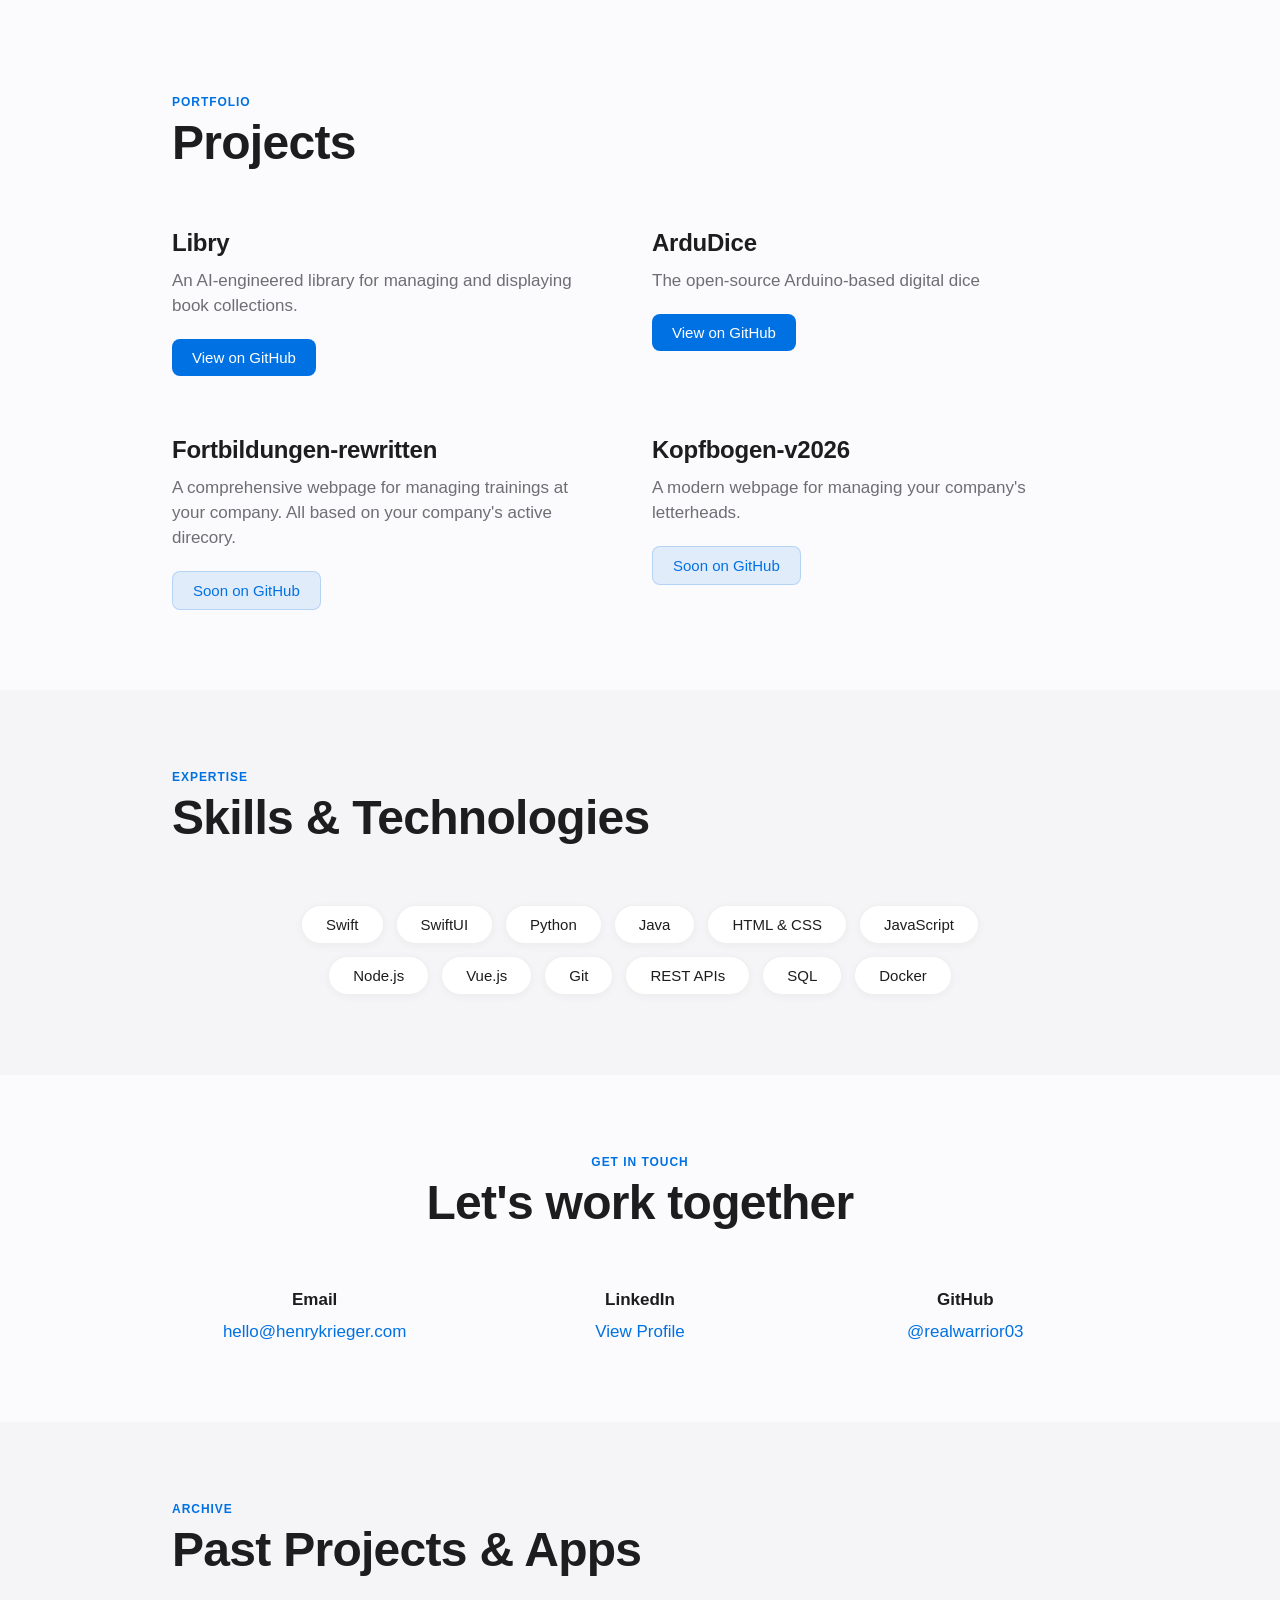
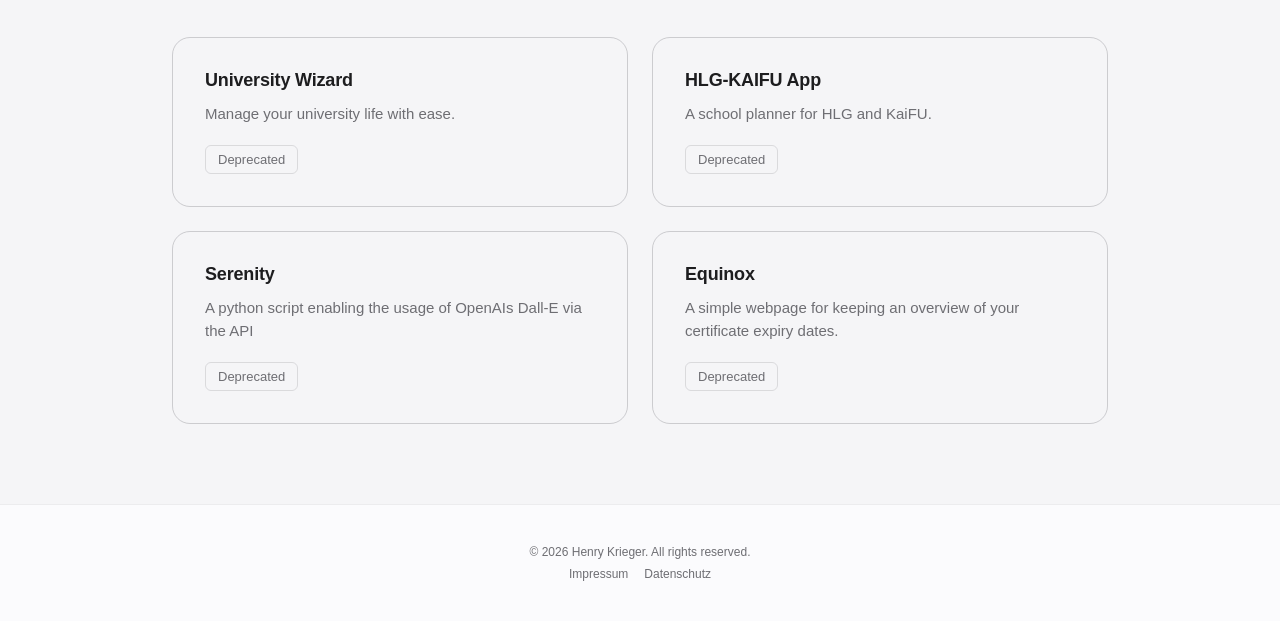
==== commit f96679e3: "Add minimalistic icons to App Store & TestFlight buttons Apple glyph for App Store links and a 3-bla" ====
--- a/index.html
+++ b/index.html
@@ -5,6 +5,8 @@
     <meta name="viewport" content="width=device-width, initial-scale=1.0">
     <title>Henry Krieger</title>
     <link rel="stylesheet" href="style.css">
+    <link rel="icon" type="image/svg+xml" href="/favicon.svg">
+    <link rel="apple-touch-icon" href="/favicon.svg">
 </head>
 <body>
     <nav>
@@ -39,28 +41,41 @@
                     <img class="card-icon" src="./media/trickcounting_icon.png">
                     <h3>Trick Counting - Point Tracker</h3>
                     <p>Play Trick Counting without pen and paper and automatic calculations.</p>
-                    <a href="https://apps.apple.com/de/app/trick-counting-point-tracker/id1604458593?l=en-GB" class="card-link app-status available">4.99€</a>
+                    <a href="https://apps.apple.com/de/app/trick-counting-point-tracker/id1604458593?l=en-GB" class="card-link app-status available">
+                        <svg class="btn-icon" viewBox="0 0 384 512" fill="currentColor" aria-hidden="true"><path d="M318.7 268.7c-.2-36.7 16.4-64.4 50-84.8-18.8-26.9-47.2-41.7-84.7-44.6-35.5-2.8-74.3 20.7-88.5 20.7-15 0-49.4-19.7-76.4-19.7C63.3 141.2 4 184.8 4 273.5q0 39.3 14.4 81.2c12.8 36.7 59 126.7 107.2 125.2 25.2-.6 43-17.9 75.8-17.9 31.8 0 48.3 17.9 76.4 17.9 48.6-.7 90.4-82.5 102.6-119.3-65.2-30.7-61.7-90-61.7-91.9zm-56.6-164.2c27.3-32.4 24.8-61.9 24-72.5-24.1 1.4-52 16.4-67.9 34.9-17.5 19.8-27.8 44.3-25.6 71.9 26.1 2 49.9-11.4 69.5-34.3z"/></svg>
+                        App Store</a>
                 </div>
                 <div class="card fade-in">
                     <img class="card-icon" src="./media/spoolmancompanion_icon.png">
                     <h3>Spoolman Companion</h3>
                     <p>Manage your filament spools efficiently.</p>
-                    <a href="https://testflight.apple.com/join/hHv7GQmv" class="card-link app-status available">TestFlight</a>
-                    <a href="#" class="card-link app-status coming-soon">Summer 2026</a>
+                    <a href="https://testflight.apple.com/join/hHv7GQmv" class="card-link app-status available">
+                        <svg class="btn-icon btn-icon-rotor" viewBox="0 0 24 24" fill="currentColor" aria-hidden="true"><path d="M12 12C7.5 8 8 3 12 2 13.5 6 13 9.5 12 12Z"/><path d="M12 12C7.5 8 8 3 12 2 13.5 6 13 9.5 12 12Z" transform="rotate(120 12 12)"/><path d="M12 12C7.5 8 8 3 12 2 13.5 6 13 9.5 12 12Z" transform="rotate(240 12 12)"/><circle cx="12" cy="12" r="1.8"/></svg>
+                        TestFlight</a>
                 </div>
                 <div class="card fade-in">
                     <img class="card-icon" src="./media/roadhousefinder_icon.png">
                     <h3>Roadhouse Finder</h3>
                     <p>Find the perfect roadhouse for your next adventure.</p>
-                    <a href="https://testflight.apple.com/join/pAKDeSSI" class="card-link app-status coming-soon">TestFlight</a>
-                    <a href="#" class="card-link app-status coming-soon">2026</a>
+                    <a href="https://testflight.apple.com/join/pAKDeSSI" class="card-link app-status coming-soon">
+                        <svg class="btn-icon btn-icon-rotor" viewBox="0 0 24 24" fill="currentColor" aria-hidden="true"><path d="M12 12C7.5 8 8 3 12 2 13.5 6 13 9.5 12 12Z"/><path d="M12 12C7.5 8 8 3 12 2 13.5 6 13 9.5 12 12Z" transform="rotate(120 12 12)"/><path d="M12 12C7.5 8 8 3 12 2 13.5 6 13 9.5 12 12Z" transform="rotate(240 12 12)"/><circle cx="12" cy="12" r="1.8"/></svg>
+                        TestFlight</a>
                 </div>
                 <div class="card fade-in">
                     <img class="card-icon" src="./media/bloom_icon.png">
                     <h3>Bloom</h3>
-                    <p>Coming 2026</p>
-                    <a href="https://testflight.apple.com/join/H6pnygnQ" class="card-link app-status available">TestFlight</a>
-                    <a href="#" class="card-link app-status coming-soon">Fall 2026</a>
+                    <p>Your personal tampon timer. Safe. Discreet. Always with you.</p>
+                    <a href="https://testflight.apple.com/join/H6pnygnQ" class="card-link app-status available">
+                        <svg class="btn-icon btn-icon-rotor" viewBox="0 0 24 24" fill="currentColor" aria-hidden="true"><path d="M12 12C7.5 8 8 3 12 2 13.5 6 13 9.5 12 12Z"/><path d="M12 12C7.5 8 8 3 12 2 13.5 6 13 9.5 12 12Z" transform="rotate(120 12 12)"/><path d="M12 12C7.5 8 8 3 12 2 13.5 6 13 9.5 12 12Z" transform="rotate(240 12 12)"/><circle cx="12" cy="12" r="1.8"/></svg>
+                        TestFlight</a>
+                </div>
+                <div class="card fade-in">
+                    <!-- <img class="card-icon" src="./media/subtrackrcompanion_icon.png"> -->
+                    <h3>Subtrackr Companion</h3>
+                    <p>more soon</p>
+                    <a href="#" class="card-link app-status coming-soon">
+                        <svg class="btn-icon btn-icon-rotor" viewBox="0 0 24 24" fill="currentColor" aria-hidden="true"><path d="M12 12C7.5 8 8 3 12 2 13.5 6 13 9.5 12 12Z"/><path d="M12 12C7.5 8 8 3 12 2 13.5 6 13 9.5 12 12Z" transform="rotate(120 12 12)"/><path d="M12 12C7.5 8 8 3 12 2 13.5 6 13 9.5 12 12Z" transform="rotate(240 12 12)"/><circle cx="12" cy="12" r="1.8"/></svg>
+                        TestFlight</a>
                 </div>
             </div>
         </div>
--- a/style.css
+++ b/style.css
@@ -211,14 +211,30 @@
     transition: gap 0.3s cubic-bezier(0.25, 0.1, 0.25, 1);
 }
 
-.card-link:hover {
+/* .card-link:hover {
     gap: 10px;
+} */
+
+.btn-icon {
+    width: 16px;
+    height: 16px;
+    flex-shrink: 0;
+}
+
+.btn-icon-rotor {
+    position: relative;
+    top: 1px;
+}
+
+.app-status:has(.btn-icon) {
+    padding-left: 12px;
 }
 
 /* App Status Styles */
 .app-status {
     display: inline-flex;
     align-items: center;
+    vertical-align: middle;
     gap: 6px;
     padding: 8px 16px;
     border-radius: 8px;
@@ -524,6 +540,35 @@
     text-decoration: underline;
 }
 
+.privacy-app-header {
+    display: flex;
+    align-items: center;
+    gap: 20px;
+    margin-bottom: 32px;
+    padding-bottom: 32px;
+    border-bottom: 1px solid rgba(0, 0, 0, 0.08);
+}
+
+.privacy-app-icon {
+    width: 80px;
+    height: 80px;
+    border-radius: 18px;
+    flex-shrink: 0;
+}
+
+.privacy-app-name {
+    font-size: 28px;
+    font-weight: 700;
+    letter-spacing: -0.01em;
+    color: var(--apple-text);
+}
+
+.privacy-app-subtitle {
+    font-size: 15px;
+    color: var(--apple-text-secondary);
+    margin-top: 4px;
+}
+
 /* CTA Button */
 .cta-button {
     display: inline-block;
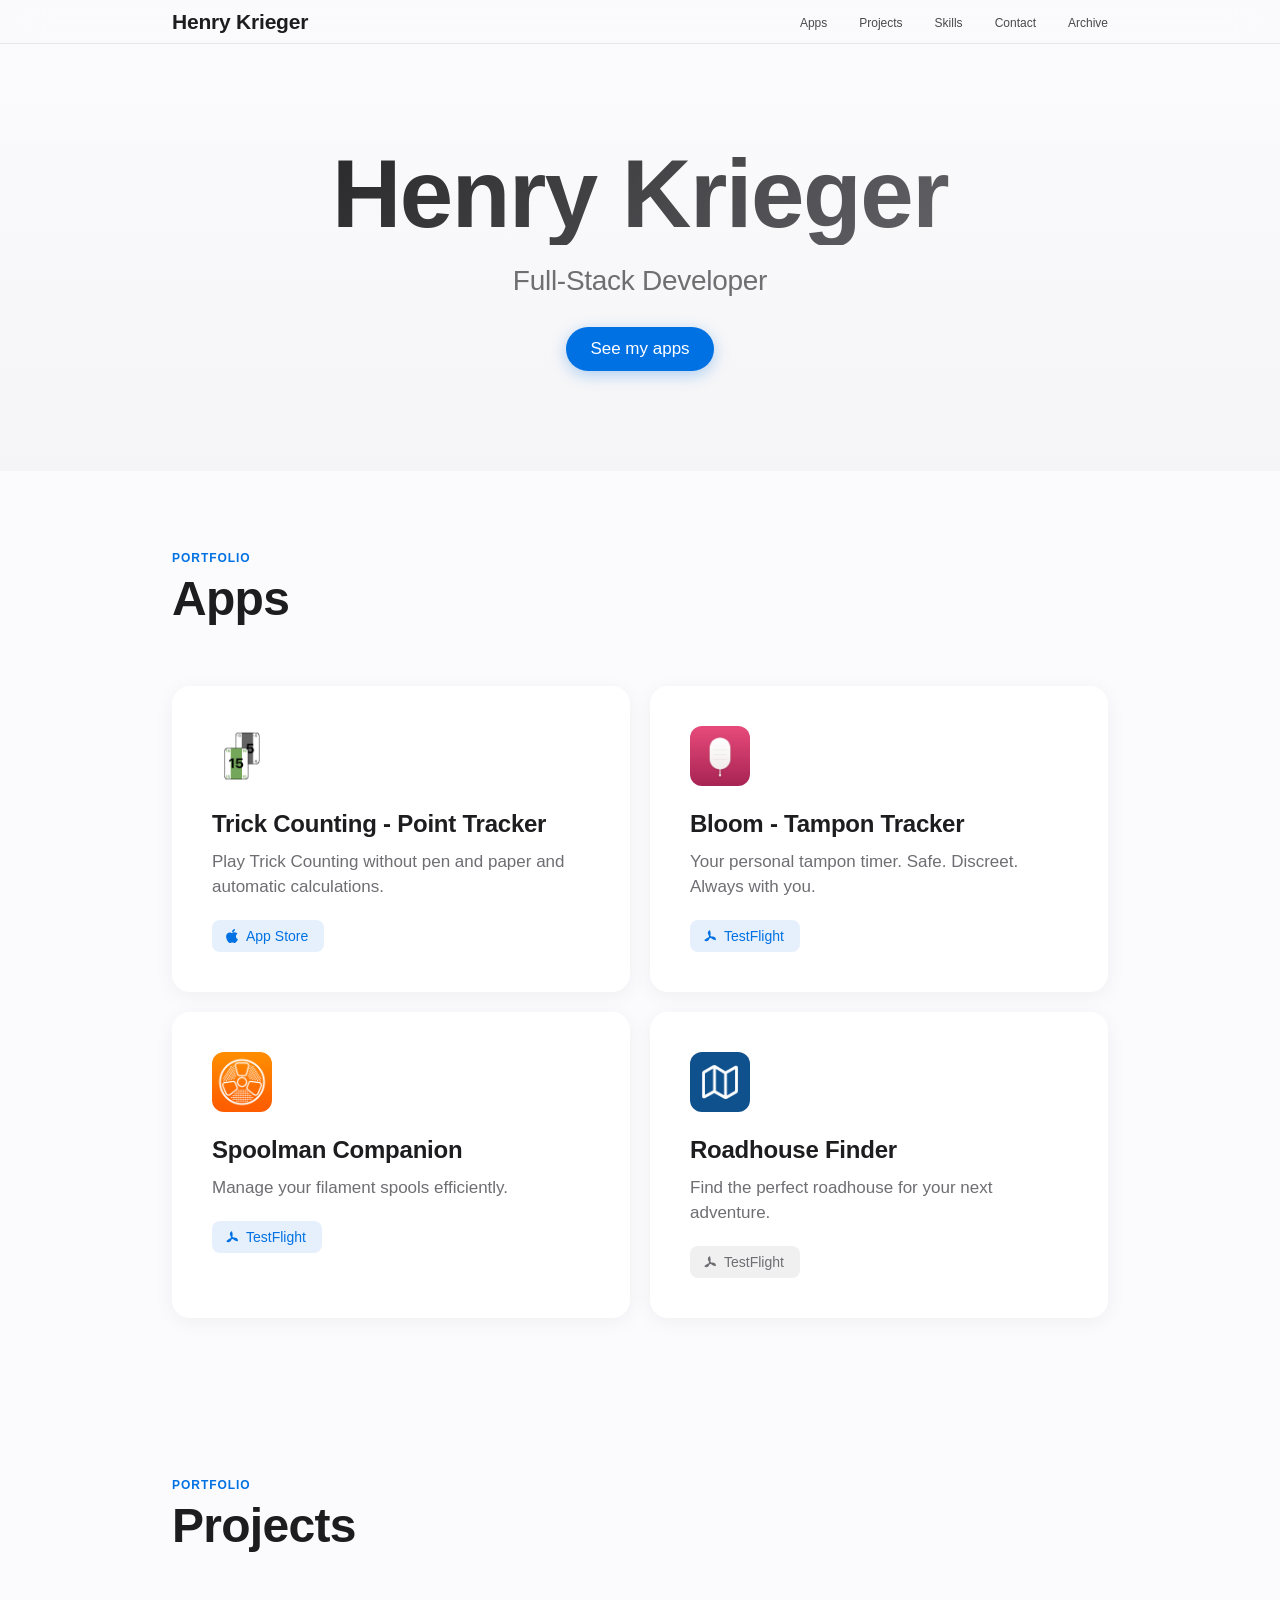
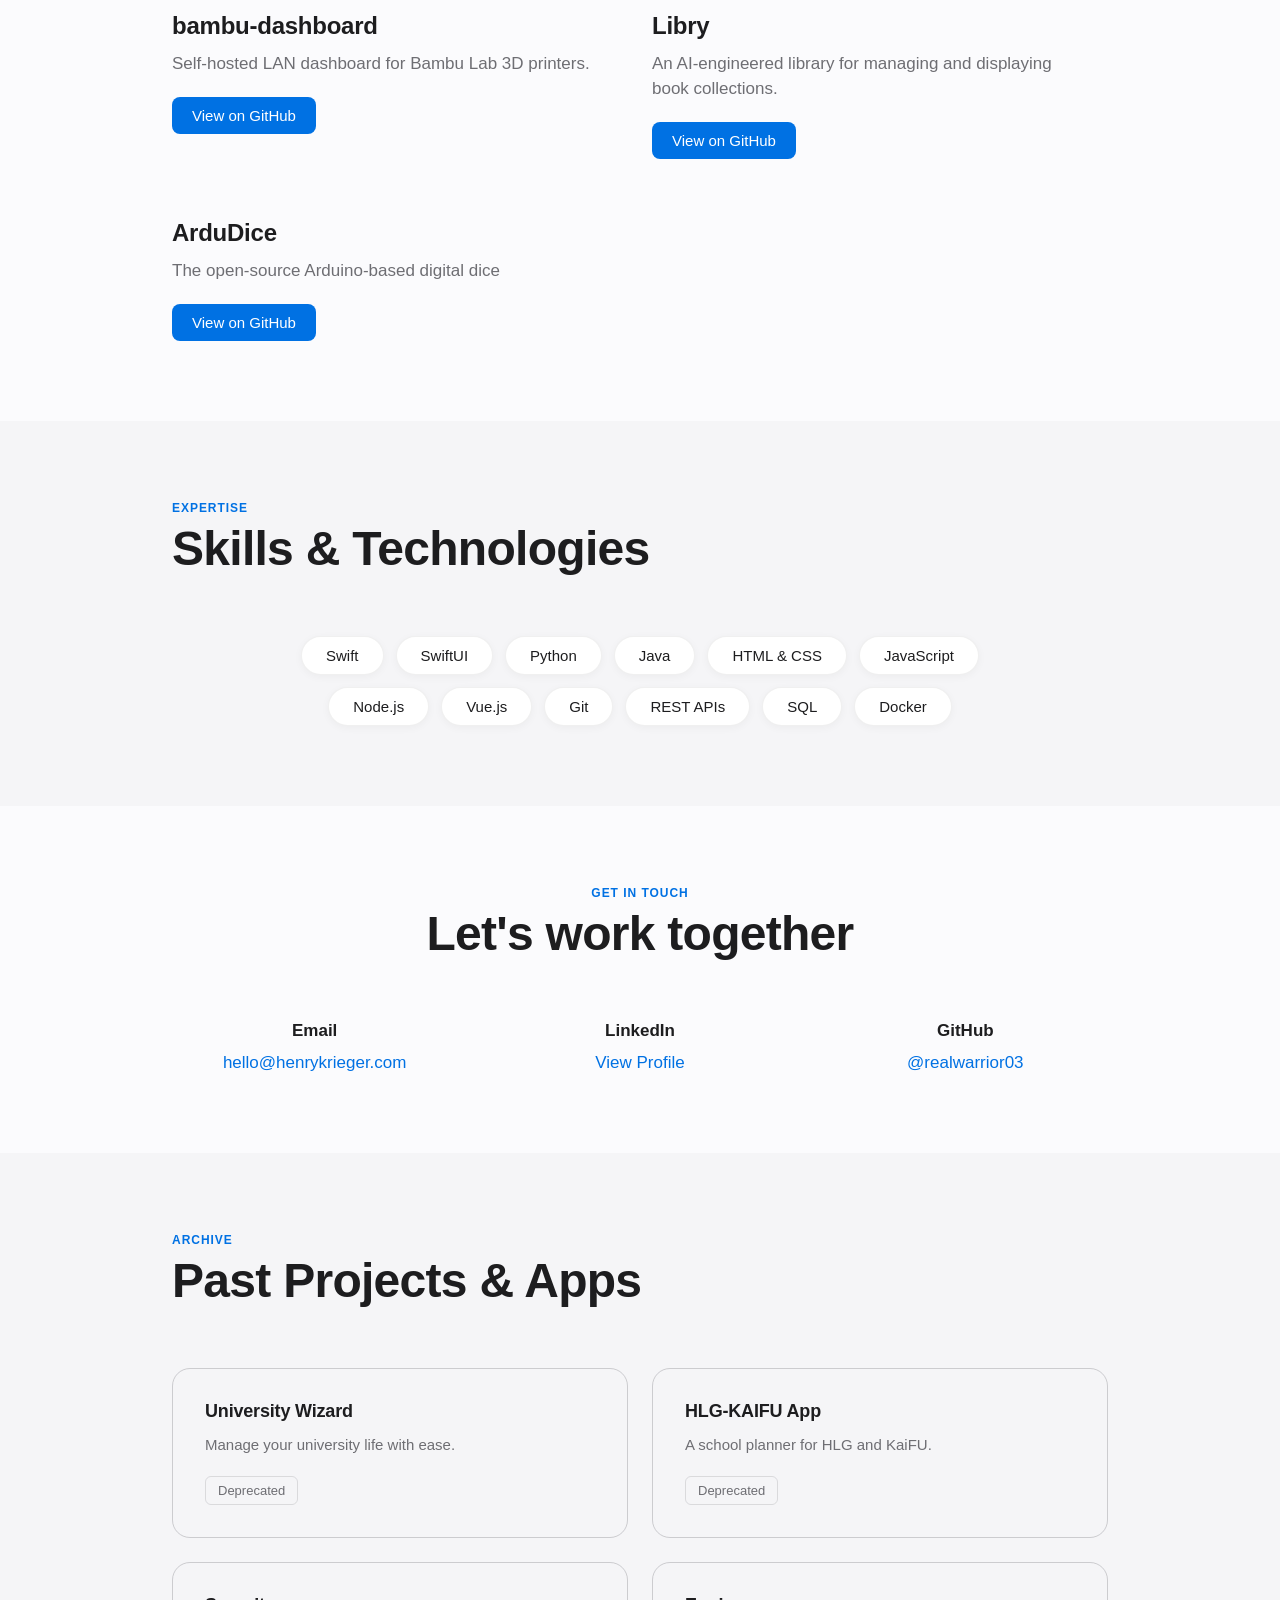
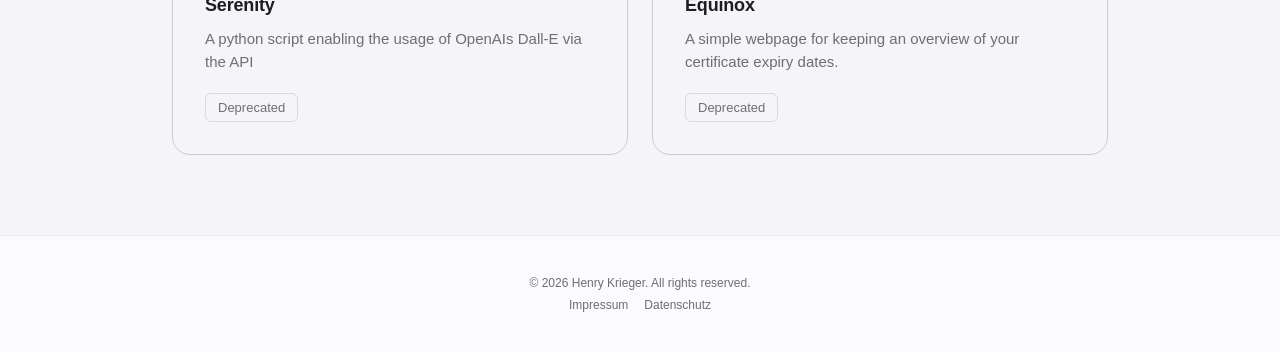
==== commit ae2e0c24: "Refactor code structure for improved readability and maintainability" ====
--- a/index.html
+++ b/index.html
@@ -25,7 +25,7 @@
     <section class="hero">
         <div class="container">
             <h1>Henry Krieger</h1>
-            <p class="hero-subtitle">Designer & Developer</p>
+            <p class="hero-subtitle">Full-Stack Developer</p>
             <a href="#apps" class="cta-button">See my apps</a>
         </div>
     </section>
@@ -46,6 +46,22 @@
                         App Store</a>
                 </div>
                 <div class="card fade-in">
+                    <img class="card-icon" src="./media/bloom_icon.png">
+                    <h3>Bloom - Tampon Tracker</h3>
+                    <p>Your personal tampon timer. Safe. Discreet. Always with you.</p>
+                    <a href="https://testflight.apple.com/join/H6pnygnQ" class="card-link app-status available">
+                        <svg class="btn-icon btn-icon-rotor" viewBox="0 0 24 24" fill="currentColor" aria-hidden="true"><path d="M12 12C7.5 8 8 3 12 2 13.5 6 13 9.5 12 12Z"/><path d="M12 12C7.5 8 8 3 12 2 13.5 6 13 9.5 12 12Z" transform="rotate(120 12 12)"/><path d="M12 12C7.5 8 8 3 12 2 13.5 6 13 9.5 12 12Z" transform="rotate(240 12 12)"/><circle cx="12" cy="12" r="1.8"/></svg>
+                        TestFlight</a>
+                </div>
+                <div class="card fade-in" hidden>
+                    <img class="card-icon" src="./media/nemus_icon.png">
+                    <h3>Nemus: Game Tracker</h3>
+                    <p>more soon</p>
+                    <a href="#" class="card-link app-status coming-soon">
+                        <svg class="btn-icon btn-icon-rotor" viewBox="0 0 24 24" fill="currentColor" aria-hidden="true"><path d="M12 12C7.5 8 8 3 12 2 13.5 6 13 9.5 12 12Z"/><path d="M12 12C7.5 8 8 3 12 2 13.5 6 13 9.5 12 12Z" transform="rotate(120 12 12)"/><path d="M12 12C7.5 8 8 3 12 2 13.5 6 13 9.5 12 12Z" transform="rotate(240 12 12)"/><circle cx="12" cy="12" r="1.8"/></svg>
+                        TestFlight</a>
+                </div>
+                <div class="card fade-in">
                     <img class="card-icon" src="./media/spoolmancompanion_icon.png">
                     <h3>Spoolman Companion</h3>
                     <p>Manage your filament spools efficiently.</p>
@@ -53,6 +69,14 @@
                         <svg class="btn-icon btn-icon-rotor" viewBox="0 0 24 24" fill="currentColor" aria-hidden="true"><path d="M12 12C7.5 8 8 3 12 2 13.5 6 13 9.5 12 12Z"/><path d="M12 12C7.5 8 8 3 12 2 13.5 6 13 9.5 12 12Z" transform="rotate(120 12 12)"/><path d="M12 12C7.5 8 8 3 12 2 13.5 6 13 9.5 12 12Z" transform="rotate(240 12 12)"/><circle cx="12" cy="12" r="1.8"/></svg>
                         TestFlight</a>
                 </div>
+                <div class="card fade-in" hidden>
+                    <img class="card-icon" src="./media/pinboard_icon.png">
+                    <h3>Pinboard</h3>
+                    <p>more soon</p>
+                    <a href="#" class="card-link app-status coming-soon">
+                        <svg class="btn-icon btn-icon-rotor" viewBox="0 0 24 24" fill="currentColor" aria-hidden="true"><path d="M12 12C7.5 8 8 3 12 2 13.5 6 13 9.5 12 12Z"/><path d="M12 12C7.5 8 8 3 12 2 13.5 6 13 9.5 12 12Z" transform="rotate(120 12 12)"/><path d="M12 12C7.5 8 8 3 12 2 13.5 6 13 9.5 12 12Z" transform="rotate(240 12 12)"/><circle cx="12" cy="12" r="1.8"/></svg>
+                        TestFlight</a>
+                </div>
                 <div class="card fade-in">
                     <img class="card-icon" src="./media/roadhousefinder_icon.png">
                     <h3>Roadhouse Finder</h3>
@@ -61,15 +85,7 @@
                         <svg class="btn-icon btn-icon-rotor" viewBox="0 0 24 24" fill="currentColor" aria-hidden="true"><path d="M12 12C7.5 8 8 3 12 2 13.5 6 13 9.5 12 12Z"/><path d="M12 12C7.5 8 8 3 12 2 13.5 6 13 9.5 12 12Z" transform="rotate(120 12 12)"/><path d="M12 12C7.5 8 8 3 12 2 13.5 6 13 9.5 12 12Z" transform="rotate(240 12 12)"/><circle cx="12" cy="12" r="1.8"/></svg>
                         TestFlight</a>
                 </div>
-                <div class="card fade-in">
-                    <img class="card-icon" src="./media/bloom_icon.png">
-                    <h3>Bloom</h3>
-                    <p>Your personal tampon timer. Safe. Discreet. Always with you.</p>
-                    <a href="https://testflight.apple.com/join/H6pnygnQ" class="card-link app-status available">
-                        <svg class="btn-icon btn-icon-rotor" viewBox="0 0 24 24" fill="currentColor" aria-hidden="true"><path d="M12 12C7.5 8 8 3 12 2 13.5 6 13 9.5 12 12Z"/><path d="M12 12C7.5 8 8 3 12 2 13.5 6 13 9.5 12 12Z" transform="rotate(120 12 12)"/><path d="M12 12C7.5 8 8 3 12 2 13.5 6 13 9.5 12 12Z" transform="rotate(240 12 12)"/><circle cx="12" cy="12" r="1.8"/></svg>
-                        TestFlight</a>
-                </div>
-                <div class="card fade-in">
+                <div class="card fade-in" hidden>
                     <!-- <img class="card-icon" src="./media/subtrackrcompanion_icon.png"> -->
                     <h3>Subtrackr Companion</h3>
                     <p>more soon</p>
@@ -77,6 +93,14 @@
                         <svg class="btn-icon btn-icon-rotor" viewBox="0 0 24 24" fill="currentColor" aria-hidden="true"><path d="M12 12C7.5 8 8 3 12 2 13.5 6 13 9.5 12 12Z"/><path d="M12 12C7.5 8 8 3 12 2 13.5 6 13 9.5 12 12Z" transform="rotate(120 12 12)"/><path d="M12 12C7.5 8 8 3 12 2 13.5 6 13 9.5 12 12Z" transform="rotate(240 12 12)"/><circle cx="12" cy="12" r="1.8"/></svg>
                         TestFlight</a>
                 </div>
+                <div class="card fade-in" hidden>
+                    <!-- <img class="card-icon" src="./media/stube_icon.png"> -->
+                    <h3>Stube</h3>
+                    <p>more soon</p>
+                    <a href="#" class="card-link app-status coming-soon">
+                        <svg class="btn-icon btn-icon-rotor" viewBox="0 0 24 24" fill="currentColor" aria-hidden="true"><path d="M12 12C7.5 8 8 3 12 2 13.5 6 13 9.5 12 12Z"/><path d="M12 12C7.5 8 8 3 12 2 13.5 6 13 9.5 12 12Z" transform="rotate(120 12 12)"/><path d="M12 12C7.5 8 8 3 12 2 13.5 6 13 9.5 12 12Z" transform="rotate(240 12 12)"/><circle cx="12" cy="12" r="1.8"/></svg>
+                        TestFlight</a>
+                </div>
             </div>
         </div>
     </section>
@@ -88,6 +112,11 @@
                 <h2 class="section-title">Projects</h2>
             </div>
             <div class="projects-grid">
+                <div class="project-item fade-in">
+                    <h3>bambu-dashboard</h3>
+                    <p>Self-hosted LAN dashboard for Bambu Lab 3D printers.</p>
+                    <a href="" target="_blank" class="project-link active">View on GitHub</a>
+                </div>
                 <div class="project-item fade-in">
                     <h3>Libry</h3>
                     <p>An AI-engineered library for managing and displaying book collections.</p>
@@ -98,12 +127,12 @@
                     <p>The open-source Arduino-based digital dice</p>
                     <a href="https://github.com/realwarrior03/ArduDice" target="_blank" class="project-link active">View on GitHub</a>
                 </div>
-                <div class="project-item fade-in">
+                <div class="project-item fade-in" hidden>
                     <h3>Fortbildungen-rewritten</h3>
                     <p>A comprehensive webpage for managing trainings at your company. All based on your company's active direcory.</p>
                     <a href="#" class="project-link coming-soon">Soon on GitHub</a>
                 </div>
-                <div class="project-item fade-in">
+                <div class="project-item fade-in" hidden>
                     <h3>Kopfbogen-v2026</h3>
                     <p>A modern webpage for managing your company's letterheads.</p>
                     <a href="#" class="project-link coming-soon">Soon on GitHub</a>
--- a/style.css
+++ b/style.css
@@ -2,6 +2,11 @@
     margin: 0;
     padding: 0;
     box-sizing: border-box;
+}
+
+/* Elements marked with the `hidden` attribute (e.g. unreleased app cards) stay invisible */
+[hidden] {
+    display: none !important;
 }
 
 :root {
